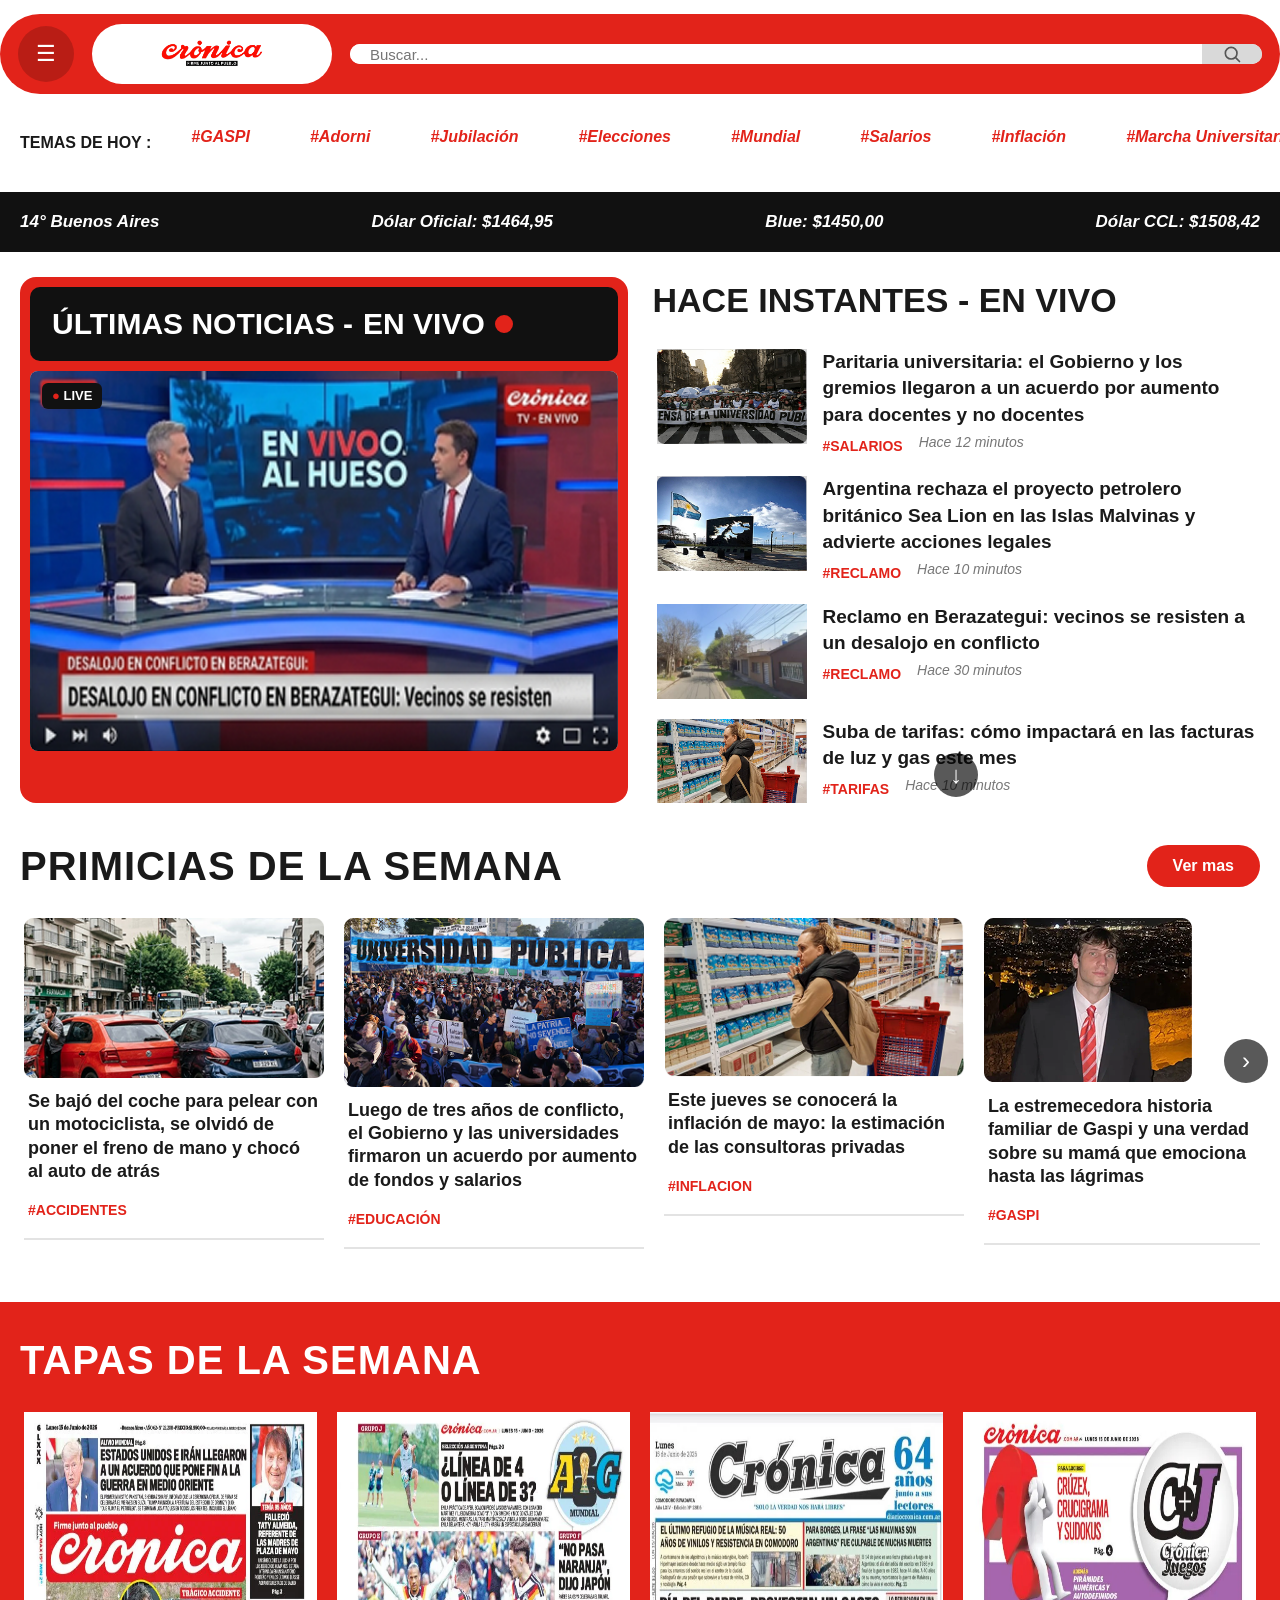
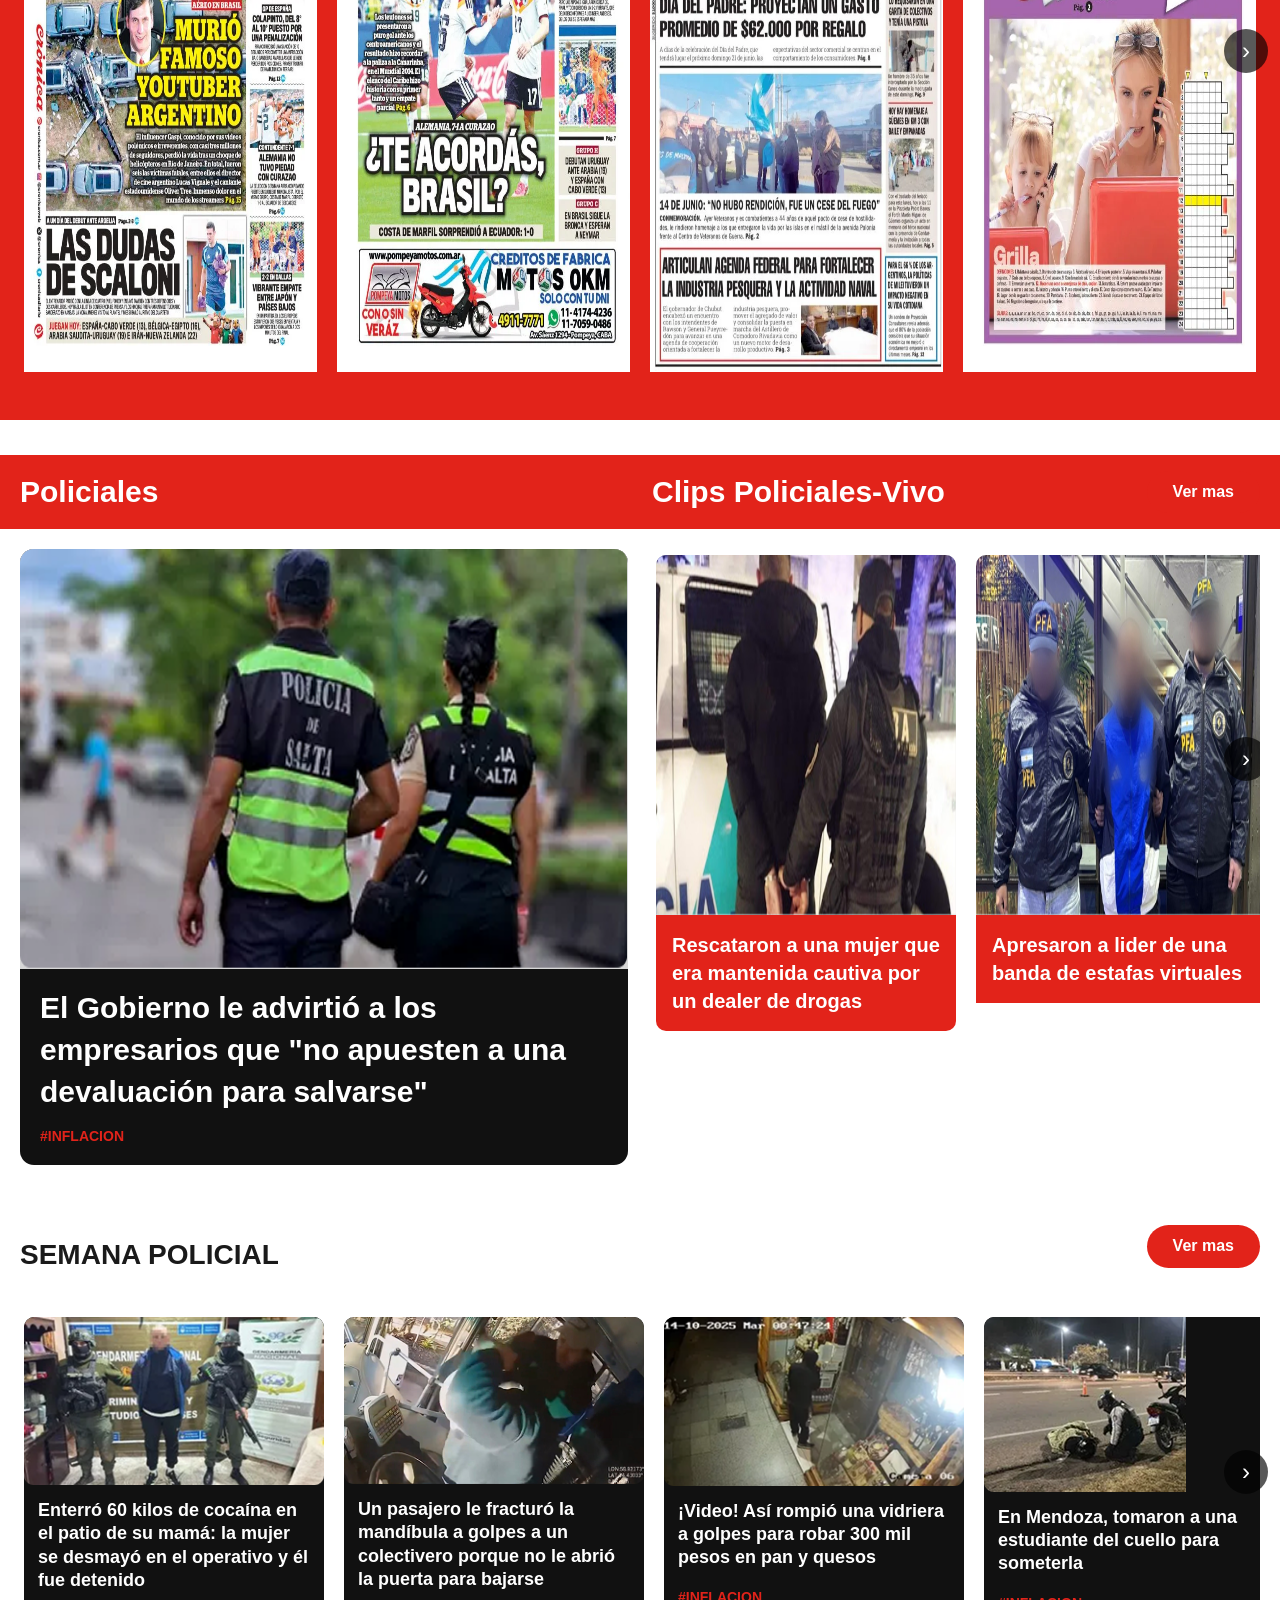
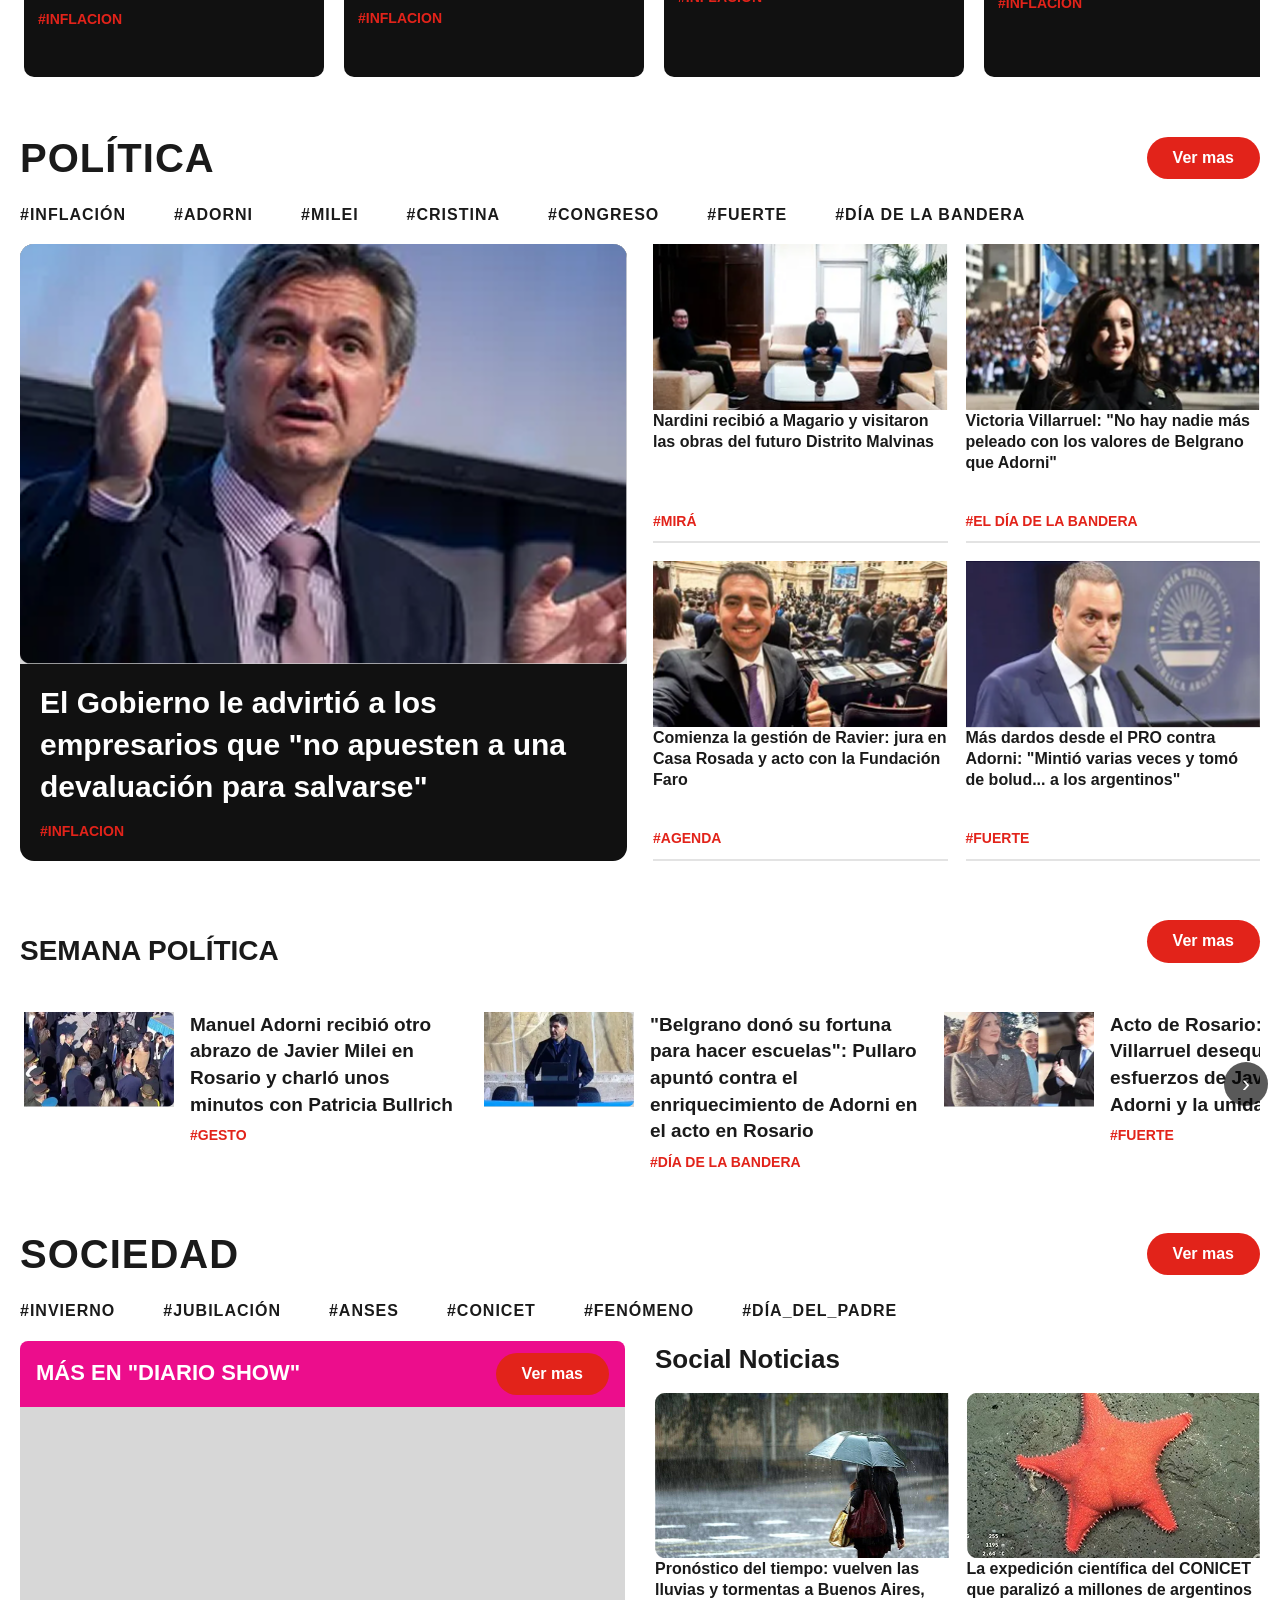
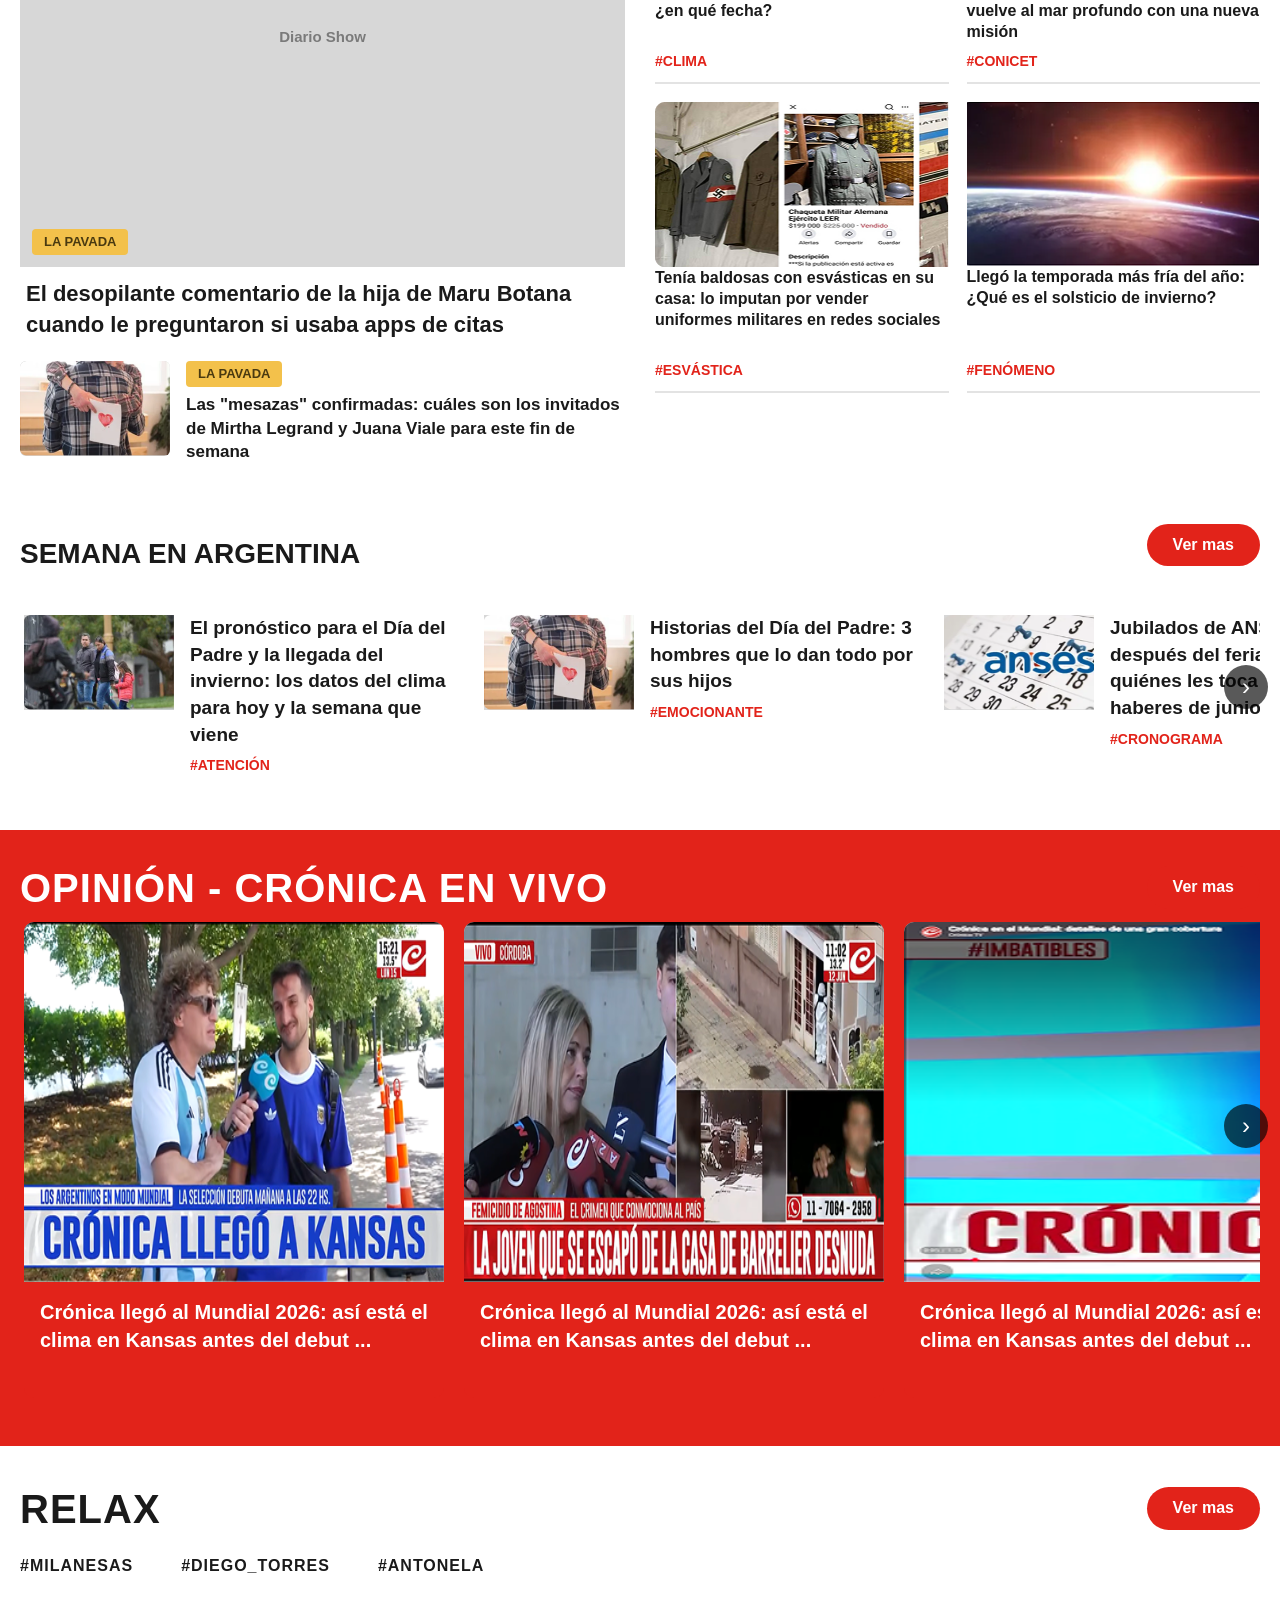
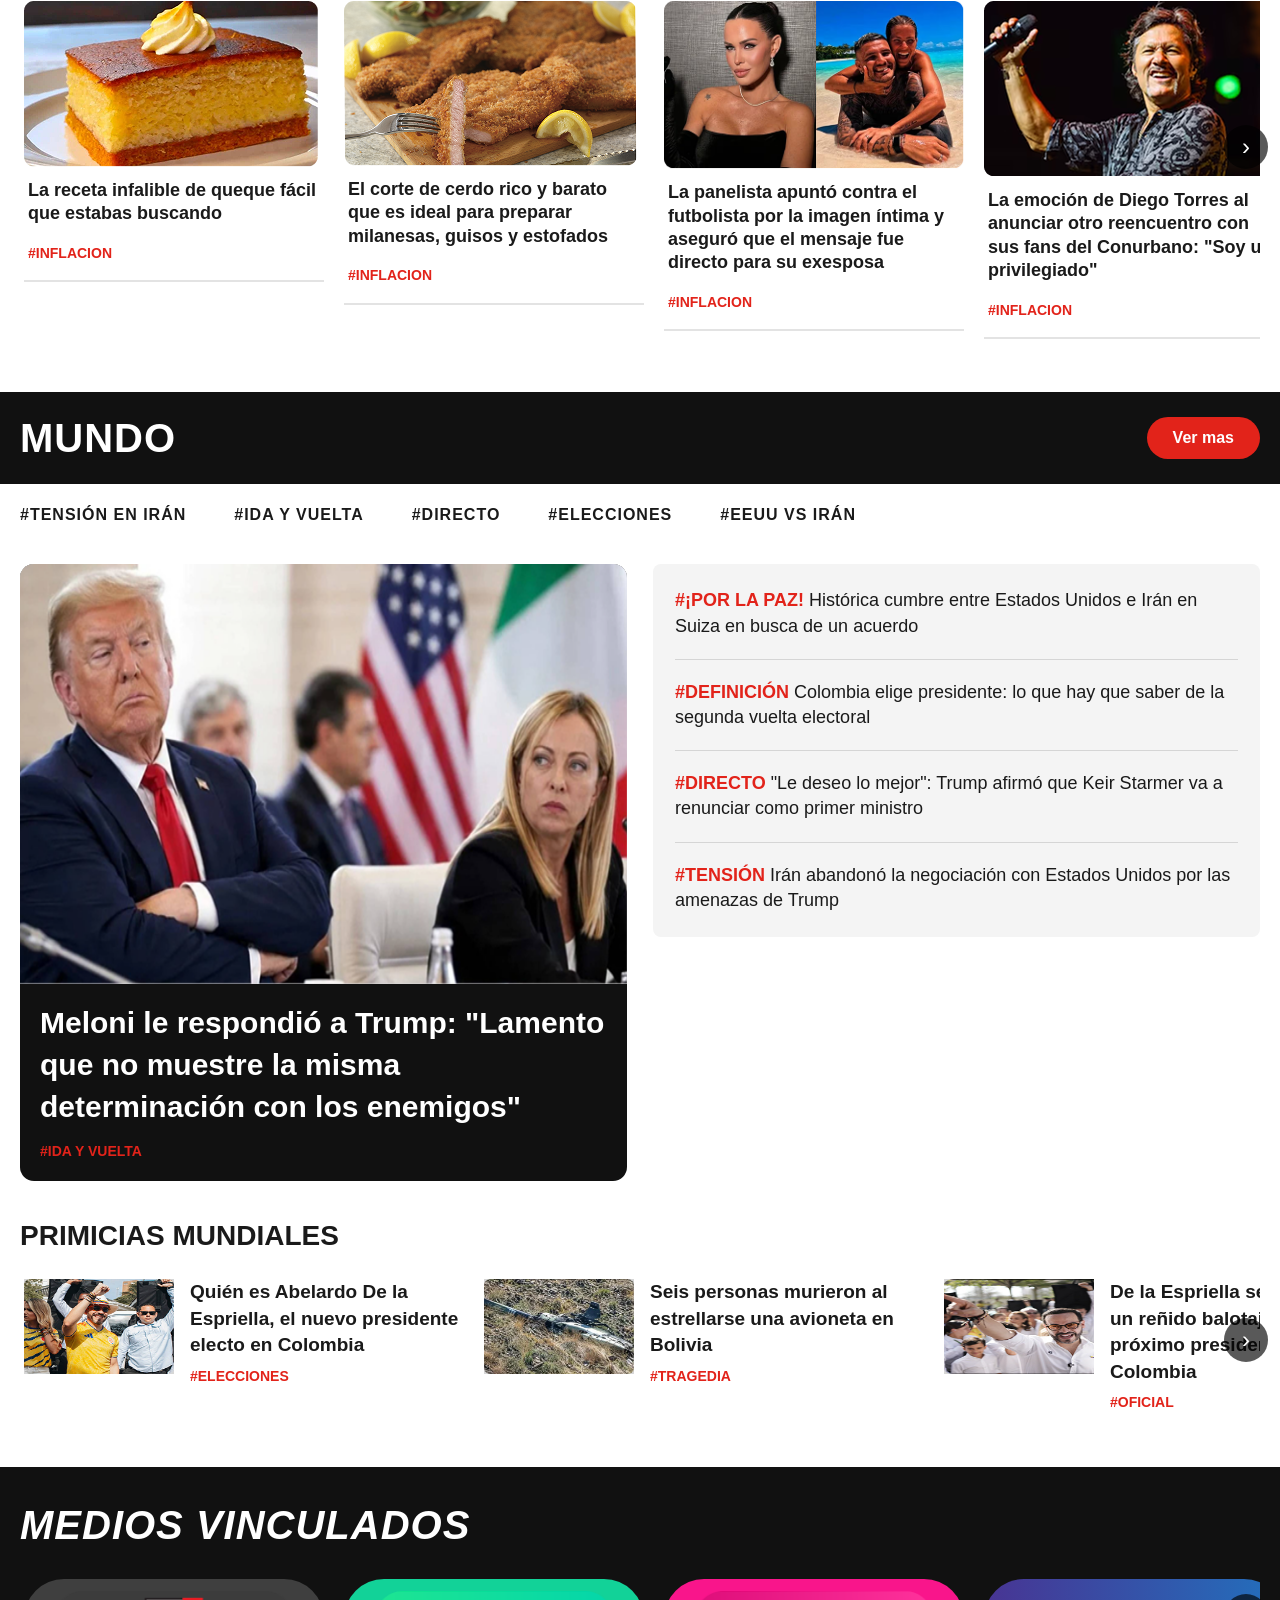
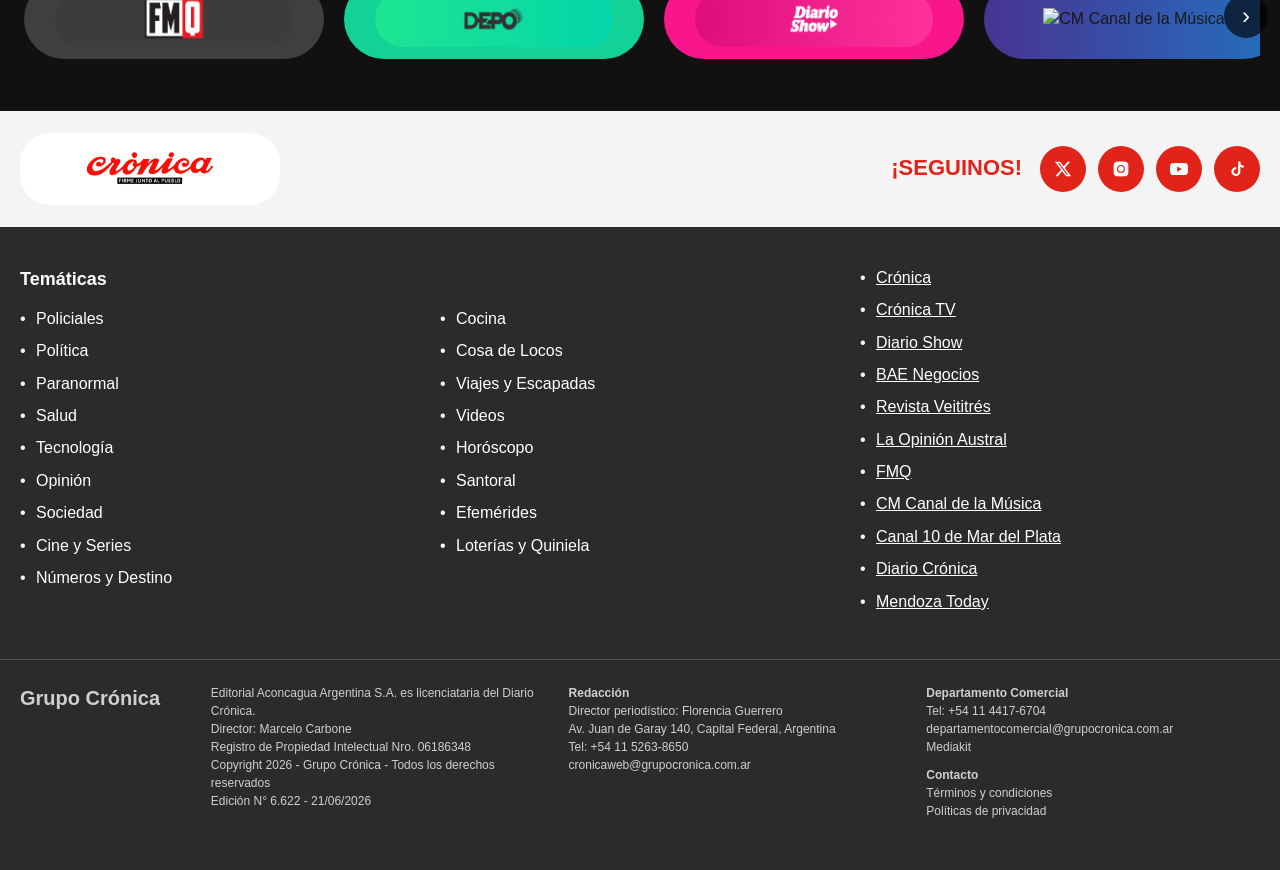
==== index.html @ ada134d3 "Add files via upload" ====
<!DOCTYPE html>
<html lang="es">
<head>
  <meta charset="UTF-8" />
  <meta name="viewport" content="width=device-width, initial-scale=1.0" />
  <title>Crónica — Portal de Noticias</title>
  <link rel="stylesheet" href="style.css" />
</head>

<body>

  <!-- =======================================================================
       1. HEADER (menú izq · logo · buscador der)
       ======================================================================= -->
  <header class="header">
    <div class="contenedor barra-superior">
      <button class="btn-menu" id="btnMenu" aria-label="Abrir menú">&#9776;</button>

      <!-- LOGO: rectángulo apaisado con tu imagen adentro. Lleva a la home. -->
      <a href="index.html" class="logo">
        <img src="imagenes/logo.png" alt="Crónica" class="logo-img" />
      </a>

      <form class="buscador" onsubmit="return false;">
        <input type="text" placeholder="Buscar..." />
        <button type="submit" aria-label="Buscar">
          <svg viewBox="0 0 24 24" width="20" height="20" fill="none" stroke="currentColor" stroke-width="2" stroke-linecap="round" stroke-linejoin="round"><circle cx="11" cy="11" r="7"></circle><line x1="21" y1="21" x2="16.65" y2="16.65"></line></svg>
        </button>
      </form>
    </div>

    <!-- MENÚ DESPLEGABLE (abre del lado izquierdo) -->
    <nav class="menu-desplegable menu-desplegable--oculto" id="menuDesplegable" aria-label="Menú principal">
      <ul class="menu-lista">
        <li><a href="#">Policiales</a></li>
        <li><a href="#">Política</a></li>
        <li><a href="#">Paranormal</a></li>
        <li><a href="#">Salud</a></li>
        <li><a href="#">Tecnología</a></li>
        <li><a href="#">Opinión</a></li>
        <li><a href="#">Sociedad</a></li>
        <li><a href="#">Cine y Series</a></li>
        <li><a href="#">Números y Destino</a></li>
        <li><a href="#">Cocina</a></li>
        <li><a href="#">Cosa de Locos</a></li>
        <li><a href="#">Viajes y Escapadas</a></li>
      </ul>
      <div class="menu-redes">
        <a href="#" class="red" aria-label="X">
          <svg viewBox="0 0 24 24" width="20" height="20" fill="currentColor"><path d="M18.244 2.25h3.308l-7.227 8.26 8.502 11.24h-6.66l-5.214-6.817L4.99 21.75H1.68l7.73-8.835L1.254 2.25H8.08l4.713 6.231 5.45-6.231Zm-1.161 17.52h1.833L7.084 4.126H5.117L17.083 19.77Z"/></svg>
        </a>
        <a href="#" class="red" aria-label="Instagram">
          <svg viewBox="0 0 24 24" width="20" height="20" fill="currentColor"><path d="M12 2.16c3.2 0 3.58.01 4.85.07 1.17.05 1.8.25 2.23.41.56.22.96.48 1.38.9.42.42.68.82.9 1.38.16.42.36 1.06.41 2.23.06 1.27.07 1.65.07 4.85s-.01 3.58-.07 4.85c-.05 1.17-.25 1.8-.41 2.23-.22.56-.48.96-.9 1.38-.42.42-.82.68-1.38.9-.42.16-1.06.36-2.23.41-1.27.06-1.65.07-4.85.07s-3.58-.01-4.85-.07c-1.17-.05-1.8-.25-2.23-.41a3.81 3.81 0 0 1-1.38-.9 3.81 3.81 0 0 1-.9-1.38c-.16-.42-.36-1.06-.41-2.23C2.17 15.58 2.16 15.2 2.16 12s.01-3.58.07-4.85c.05-1.17.25-1.8.41-2.23.22-.56.48-.96.9-1.38.42-.42.82-.68 1.38-.9.42-.16 1.06-.36 2.23-.41C8.42 2.17 8.8 2.16 12 2.16Zm0 4.38a5.3 5.3 0 1 0 0 10.6 5.3 5.3 0 0 0 0-10.6Zm0 1.62a3.68 3.68 0 1 1 0 7.36 3.68 3.68 0 0 1 0-7.36Zm5.5-2.86a1.24 1.24 0 1 1 0 2.48 1.24 1.24 0 0 1 0-2.48Z"/></svg>
        </a>
        <a href="#" class="red" aria-label="YouTube">
          <svg viewBox="0 0 24 24" width="20" height="20" fill="currentColor"><path d="M23.5 6.5a3 3 0 0 0-2.1-2.13C19.5 3.85 12 3.85 12 3.85s-7.5 0-9.4.52A3 3 0 0 0 .5 6.5 31.3 31.3 0 0 0 0 12a31.3 31.3 0 0 0 .5 5.5 3 3 0 0 0 2.1 2.13c1.9.52 9.4.52 9.4.52s7.5 0 9.4-.52a3 3 0 0 0 2.1-2.13A31.3 31.3 0 0 0 24 12a31.3 31.3 0 0 0-.5-5.5ZM9.6 15.5v-7l6.2 3.5-6.2 3.5Z"/></svg>
        </a>
        <a href="#" class="red" aria-label="TikTok">
          <svg viewBox="0 0 24 24" width="20" height="20" fill="currentColor"><path d="M16.5 2h-3v13.5a3 3 0 1 1-2.4-2.94V9.5A6 6 0 1 0 16.5 15.5V8.9a7.5 7.5 0 0 0 4.5 1.5V7.4a4.5 4.5 0 0 1-4.5-4.5V2Z"/></svg>
        </a>
      </div>
    </nav>
  </header>
<!-- 1B. TEMAS DE HOY (hashtags-filtro). SIN flechas, con scroll libre -->
 <nav class="contenedor temas-hoy">
    <span class="temas-etiqueta">TEMAS DE HOY :</span>
    <div class="carrusel temas-carrusel">
      <button class="carrusel-flecha anterior" aria-label="Anterior">&#8249;</button>
      
      <div class="carrusel-pista temas-pista">
        <a href="#" class="tema-item" data-filtro="GASPI">#GASPI</a>
        <a href="#" class="tema-item" data-filtro="ADORNI">#Adorni</a>
        <a href="#" class="tema-item" data-filtro="JUBILACION">#Jubilación</a>
        <a href="#" class="tema-item" data-filtro="ELECCIONES">#Elecciones</a>
        <a href="#" class="tema-item" data-filtro="MUNDIAL">#Mundial</a>
        <a href="#" class="tema-item" data-filtro="SALARIOS">#Salarios</a>
        <a href="#" class="tema-item" data-filtro="INFLACION">#Inflación</a>
        <a href="#" class="tema-item" data-filtro="MARCHA-UNIVERSITARIA">#Marcha Universitaria</a>
        <a href="#" class="tema-item" data-filtro="TARIFAS">#Tarifas</a>
        <a href="#" class="tema-item" data-filtro="RECLAMO">#Reclamo</a>
        <a href="#" class="tema-item" data-filtro="DOLAR">#Dólar</a>
        <a href="#" class="tema-item" data-filtro="CLIMA">#Clima</a>
        <a href="#" class="tema-item" data-filtro="MUNDIAL2">#Mundial 2026</a>
        <a href="#" class="tema-item" data-filtro="CONICET">#Conicet</a>
        <a href="#" class="tema-item" data-filtro="POLICIALES">#Policiales</a>
      </div>
      
      <button class="carrusel-flecha siguiente" aria-label="Siguiente">&#8250;</button>
    </div>
  </nav>

  <!-- 1C. TICKER FINANCIERO -->
  <div class="ticker">
    <div class="contenedor ticker-fila">
      <span>14° Buenos Aires</span>
      <span>Dólar Oficial: $1464,95</span>
      <span>Blue: $1450,00</span>
      <span>Dólar CCL: $1508,42</span>
    </div>
  </div>

  <main>

    <!-- 2. HERO -->
    <section class="contenedor">
      <div class="hero">
        <div class="hero-vivo">
          <a href="en-vivo.html" class="enlace-titulo-vivo">
            <h2>ÚLTIMAS NOTICIAS - <span>EN VIVO</span> <i class="punto-vivo"></i></h2>
          </a>
          <div class="video">
            <span class="etiqueta-live">LIVE</span>
            <img src="imagenes/imagen 1.png" alt="" class="img-ph img-ph--alta">
          </div>
        </div>

        <div class="hero-instantes">
          <h2>HACE INSTANTES - EN VIVO</h2>
          <div class="carrusel carrusel--vertical">
            <button class="carrusel-flecha anterior" aria-label="Subir">&#8593;</button>
            <div class="carrusel-pista instantes-pista">
              <article class="item-noticia" data-tags="SALARIOS MARCHA-UNIVERSITARIA">
                <img src="imagenes/imagen 2.png" alt="" class="img-ph img-ph--mini">
                <div>
                  <h3>Paritaria universitaria: el Gobierno y los gremios llegaron a un acuerdo por aumento para docentes y no docentes</h3>
                  <div class="meta"><span class="hashtag">#SALARIOS</span><span class="hora">Hace 12 minutos</span></div>
                </div>
              </article>
              <article class="item-noticia" data-tags="RECLAMO">
                <img src="imagenes/imagen 3.png" alt="" class="img-ph img-ph--mini">
                <div>
                  <h3>Argentina rechaza el proyecto petrolero británico Sea Lion en las Islas Malvinas y advierte acciones legales</h3>
                  <div class="meta"><span class="hashtag">#RECLAMO</span><span class="hora">Hace 10 minutos</span></div>
                </div>
              </article>
              <article class="item-noticia" data-tags="RECLAMO">
                <img src="imagenes/imagen 8.avif" alt="" class="img-ph img-ph--mini">
                <div>
                  <h3>Reclamo en Berazategui: vecinos se resisten a un desalojo en conflicto</h3>
                  <div class="meta"><span class="hashtag">#RECLAMO</span><span class="hora">Hace 30 minutos</span></div>
                </div>
              </article>
              <article class="item-noticia" data-tags="TARIFAS INFLACION">
                <img src="imagenes/imagen 7.png" alt="" class="img-ph img-ph--mini">
                <div>
                  <h3>Suba de tarifas: cómo impactará en las facturas de luz y gas este mes</h3>
                  <div class="meta"><span class="hashtag">#TARIFAS</span><span class="hora">Hace 10 minutos</span></div>
                </div>
              </article>
              <article class="item-noticia" data-tags="GASPI">
                <img src="imagenes/imagen 6.png" alt="" class="img-ph img-ph--mini">
                <div>
                  <h3>La estremecedora historia familiar de Gaspi y una frase sobre su mamá que emociona hasta las lágrimas</h3>
                  <div class="meta"><span class="hashtag">#GASPI</span><span class="hora">Hace 5 minutos</span></div>
                </div>
              </article>
              <article class="item-noticia" data-tags="GASPI">
                <img src="imagenes/imagen 5.png" alt="" class="img-ph img-ph--mini">
                <div>
                  <h3>Cómo será el proceso para repatriar el cuerpo de Gaspi a la Argentina tras el accidente</h3>
                  <div class="meta"><span class="hashtag">#GASPI</span><span class="hora">Hace 12 minutos</span></div>
                </div>
              </article>
              <article class="item-noticia" data-tags="RECLAMO">
                <img src="imagenes/imagen 4.png" alt="" class="img-ph img-ph--mini">
                <div>
                  <h3>Buscan a cinco pescadores que desaparecieron en una lancha en el Río de la Plata</h3>
                  <div class="meta"><span class="hashtag">#RECLAMO</span><span class="hora">Hace 20 minutos</span></div>
                </div>
              </article>
              <!-- Mensaje que aparece si un filtro no tiene noticias -->
              <p class="instantes-vacio" hidden>No hay noticias recientes con ese filtro.</p>
            </div>
            <button class="carrusel-flecha siguiente" aria-label="Bajar">&#8595;</button>
          </div>
        </div>
      </div>
    </section>

    <!-- 3. PRIMICIAS DE LA SEMANA -->
    <section class="contenedor">
      <div class="seccion-encabezado">
        <h2 class="titulo-seccion">Primicias de la semana</h2>
        <a href="en-vivo.html" class="btn-vermas">Ver mas</a>
      </div>
      <div class="carrusel">
        <button class="carrusel-flecha anterior" aria-label="Anterior">&#8249;</button>
        <div class="carrusel-pista">
          <article class="card">
            <img src="imagenes/imagen 9.png" alt="">
            <div class="card-cuerpo">
              <h3>Se bajó del coche para pelear con un motociclista, se olvidó de poner el freno de mano y chocó al auto de atrás</h3>
              <span class="hashtag">#ACCIDENTES</span>
            </div>
          </article>
          <article class="card">
            <img src="imagenes/imagen 10.png" alt="">
            <div class="card-cuerpo">
              <h3>Luego de tres años de conflicto, el Gobierno y las universidades firmaron un acuerdo por aumento de fondos y salarios</h3>
              <span class="hashtag">#EDUCACIÓN</span>
            </div>
          </article>
          <article class="card">
            <img src="imagenes/imagen 7.png" alt="">
            <div class="card-cuerpo">
              <h3>Este jueves se conocerá la inflación de mayo: la estimación de las consultoras privadas</h3>
              <span class="hashtag">#INFLACION</span>
            </div>
          </article>
          <article class="card">
            <img src="imagenes/imagen 5.png" alt="">
            <div class="card-cuerpo">
              <h3>La estremecedora historia familiar de Gaspi y una verdad sobre su mamá que emociona hasta las lágrimas</h3>
              <span class="hashtag">#GASPI</span>
            </div>
          </article>
          <article class="card">
            <img src="imagenes/imagen 13.jfif" alt="">
            <div class="card-cuerpo">
              <h3>El dólar blue volvió a subir y marcó un nuevo récord: a cuánto cerró este viernes</h3>
              <span class="hashtag">#DÓLAR</span>
            </div>
          </article>
          <article class="card">
            <img src="imagenes/imagen 11.avif" alt="">
            <div class="card-cuerpo">
              <h3>Alerta meteorológica: anticipan una semana con fuertes vientos y descenso de temperatura</h3>
              <span class="hashtag">#CLIMA</span>
            </div>
          </article>
          <article class="card">
            <img src="imagenes/imagen 12.avif" alt="">
            <div class="card-cuerpo">
              <h3>El CONICET volvió a transmitir en vivo desde el fondo del mar y batió su propio récord de audiencia</h3>
              <span class="hashtag">#CONICET</span>
            </div>
          </article>
        </div>
        <button class="carrusel-flecha siguiente" aria-label="Siguiente">&#8250;</button>
      </div>
    </section>

    <!-- 4. TAPAS DE LA SEMANA -->
    <section class="bloque-rojo">
      <div class="contenedor">
        <h2 class="titulo-seccion titulo-blanco">Tapas de la semana</h2>
        <div class="carrusel">
          <button class="carrusel-flecha anterior" aria-label="Anterior">&#8249;</button>
          <div class="carrusel-pista">
            <img src="imagenes/Tapa1.webp" alt="" class="img-ph img-ph--tapa">
            <img src="imagenes/Tapa2.webp" alt="" class="img-ph img-ph--tapa">
            <img src="imagenes/Tapa3.webp" alt="" class="img-ph img-ph--tapa">
            <img src="imagenes/Tapa4.webp" alt="" class="img-ph img-ph--tapa">
            
          </div>
          <button class="carrusel-flecha siguiente" aria-label="Siguiente">&#8250;</button>
        </div>
      </div>
    </section>

    <!-- 5. POLICIALES + CLIPS (franja de títulos) -->
    <section class="franja-doble">
      <div class="contenedor franja-doble-grid">
        <h2 class="titulo-blanco">Policiales</h2>
        <div class="franja-doble-der">
          <h2 class="titulo-blanco">Clips Policiales-Vivo</h2>
          <a href="#" class="btn-vermas">Ver mas</a>
        </div>
      </div>
    </section>

    <section class="contenedor">
      <div class="policiales-grid">
        <article class="destacada-oscura col-min">
           <img src="imagenes/policial 1.png" alt="" class="img-ph img-ph--media">
          <div class="cuerpo">
            <h3>El Gobierno le advirtió a los empresarios que "no apuesten a una devaluación para salvarse"</h3>
            <span class="hashtag">#INFLACION</span>
          </div>
        </article>

        <div class="col-min clips-col">
          <div class="carrusel">
            <button class="carrusel-flecha anterior" aria-label="Anterior">&#8249;</button>
            <div class="carrusel-pista">
              <article class="card-clip">
                 <img src="imagenes/policial 2.png" alt="" class="img-ph img-ph--clip">
                <div class="card-cuerpo card-cuerpo--rojo">
                  <h3>Rescataron a una mujer que era mantenida cautiva por un dealer de drogas</h3>
                </div>
              </article>
              <article class="card-clip">
                <img src="imagenes/policial 3.png" alt="" class="img-ph img-ph--clip">
                <div class="card-cuerpo card-cuerpo--rojo">
                  <h3>Apresaron a lider de una banda de estafas virtuales</h3>
                </div>
              </article>
              <article class="card-clip">
                <img src="imagenes/policial 4.png" alt="" class="img-ph img-ph--clip">
                <div class="card-cuerpo card-cuerpo--rojo">
                  <h3>Ladron fue herido por bala de un policia por sorpresa</h3>
                </div>
              </article>
            </div>
            <button class="carrusel-flecha siguiente" aria-label="Siguiente">&#8250;</button>
          </div>
        </div>
      </div>
    </section>

    <!-- 6. SEMANA POLICIAL -->
    <section class="contenedor">
      <div class="seccion-encabezado">
        <h2 class="titulo-sub">Semana policial</h2>
        <a href="#" class="btn-vermas">Ver mas</a>
      </div>
      <div class="carrusel">
        <button class="carrusel-flecha anterior" aria-label="Anterior">&#8249;</button>
        <div class="carrusel-pista">
          <article class="card card--oscura">
            <img src="imagenes/policial 5.png" alt="">
            <div class="card-cuerpo">
              <h3>Enterró 60 kilos de cocaína en el patio de su mamá: la mujer se desmayó en el operativo y él fue detenido</h3>
              <span class="hashtag">#INFLACION</span>
            </div>
          </article>
          <a href="noticia.html" class="card card--oscura card-enlace">
           <img src="imagenes/policial 6.png" alt="">
            <div class="card-cuerpo">
              <h3>Un pasajero le fracturó la mandíbula a golpes a un colectivero porque no le abrió la puerta para bajarse</h3>
              <span class="hashtag">#INFLACION</span>
            </div>
          </a>
          <article class="card card--oscura">
            <img src="imagenes/policial 7.png" alt="">
            <div class="card-cuerpo">
              <h3>¡Video! Así rompió una vidriera a golpes para robar 300 mil pesos en pan y quesos</h3>
              <span class="hashtag">#INFLACION</span>
            </div>
          </article>
          <article class="card card--oscura">
            <img src="imagenes/policial 8.png" alt="">
            <div class="card-cuerpo">
              <h3>En Mendoza, tomaron a una estudiante del cuello para someterla</h3>
              <span class="hashtag">#INFLACION</span>
            </div>
          </article>
          <article class="card card--oscura">
            <img src="imagenes/policial 9.webp" alt="">
            <div class="card-cuerpo">
              <h3>Apresaron al líder de una banda que hacía estafas virtuales operada desde la cárcel: cómo lo descubrieron</h3>
              <span class="hashtag">#PROCEDIMIENTO</span>
            </div>
          </article>
          <article class="card card--oscura">
           <img src="imagenes/policial 4.png" alt="">
            <div class="card-cuerpo">
              <h3>Ladrón fue herido de bala por policías al ser sorprendido mientras fugaba en una moto robada</h3>
              <span class="hashtag">#TIROTEO</span>
            </div>
          </article>
          <article class="card card--oscura">
            <img src="imagenes/policial 3.png" alt="">
            <div class="card-cuerpo">
              <h3>Condenaron a un abuelo por abusar de su amigo: deberá cumplir 9 años y medio de prisión</h3>
              <span class="hashtag">#JUSTICIA</span>
            </div>
          </article>
        </div>
        <button class="carrusel-flecha siguiente" aria-label="Siguiente">&#8250;</button>
      </div>
    </section>

    <!-- 7. POLÍTICA -->
    <section class="contenedor">
      <div class="seccion-encabezado">
        <h2 class="titulo-seccion">Política</h2>
        <a href="#" class="btn-vermas">Ver mas</a>
      </div>
      <div class="fila-tags">
        <a href="#">#INFLACIÓN</a>
        <a href="#">#ADORNI</a>
        <a href="#">#MILEI</a>
        <a href="#">#CRISTINA</a>
        <a href="#">#CONGRESO</a>
        <a href="#">#FUERTE</a>
        <a href="#">#DÍA DE LA BANDERA</a>
      </div>
      <div class="politica-grid">
        <article class="destacada-oscura col-min">
           <img src="imagenes/politica 1.png" alt="" class="img-ph img-ph--media">
          <div class="cuerpo">
            <h3>El Gobierno le advirtió a los empresarios que "no apuesten a una devaluación para salvarse"</h3>
            <span class="hashtag">#INFLACION</span>
          </div>
        </article>
        <div class="grilla-2x2 col-min">
          <article class="mini-card">
            <img src="imagenes/politica 2.png" alt="">
            <h4>Nardini recibió a Magario y visitaron las obras del futuro Distrito Malvinas</h4>
            <span class="hashtag">#MIRÁ</span>
          </article>
          <article class="mini-card">
            <img src="imagenes/politica 3.png" alt="">
            <h4>Victoria Villarruel: "No hay nadie más peleado con los valores de Belgrano que Adorni"</h4>
            <span class="hashtag">#EL DÍA DE LA BANDERA</span>
          </article>
          <article class="mini-card">
            <img src="imagenes/politica 4.png" alt="">
            <h4>Comienza la gestión de Ravier: jura en Casa Rosada y acto con la Fundación Faro</h4>
            <span class="hashtag">#AGENDA</span>
          </article>
          <article class="mini-card">
            <img src="imagenes/politica 5.png" alt="">
            <h4>Más dardos desde el PRO contra Adorni: "Mintió varias veces y tomó de bolud... a los argentinos"</h4>
            <span class="hashtag">#FUERTE</span>
          </article>
        </div>
      </div>
    </section>

    <!-- 8. SEMANA POLÍTICA (carrusel de ítems imagen+texto) -->
    <section class="contenedor">
      <div class="seccion-encabezado">
        <h2 class="titulo-sub">Semana política</h2>
        <a href="#" class="btn-vermas">Ver mas</a>
      </div>
      <div class="carrusel">
        <button class="carrusel-flecha anterior" aria-label="Anterior">&#8249;</button>
        <div class="carrusel-pista">
          <article class="item-noticia item-noticia--ancho">
             <img src="imagenes/politica 6.png" alt="" class="img-ph img-ph--mini">
            <div>
              <h3>Manuel Adorni recibió otro abrazo de Javier Milei en Rosario y charló unos minutos con Patricia Bullrich</h3>
              <span class="hashtag">#GESTO</span>
            </div>
          </article>
          <article class="item-noticia item-noticia--ancho">
            <img src="imagenes/politica 7.png" alt="" class="img-ph img-ph--mini">
            <div>
              <h3>"Belgrano donó su fortuna para hacer escuelas": Pullaro apuntó contra el enriquecimiento de Adorni en el acto en Rosario</h3>
              <span class="hashtag">#DÍA DE LA BANDERA</span>
            </div>
          </article>
          <article class="item-noticia item-noticia--ancho">
            <img src="imagenes/politica 8.png" alt="" class="img-ph img-ph--mini">
            <div>
              <h3>Acto de Rosario: Victoria Villarruel desequilibró los esfuerzos de Javier Milei por Adorni y la unidad</h3>
              <span class="hashtag">#FUERTE</span>
            </div>
          </article>
          <article class="item-noticia item-noticia--ancho">
            <img src="imagenes/politica 7.png" alt="" class="img-ph img-ph--mini">
            <div>
              <h3>Más apoyo a Cristina: diputados y senadores de Unión por la Patria respaldaron el "banderazo"</h3>
              <span class="hashtag">#POSTURA</span>
            </div>
          </article>
        </div>
        <button class="carrusel-flecha siguiente" aria-label="Siguiente">&#8250;</button>
      </div>
    </section>

    <!-- 9. SOCIEDAD (Diario Show + Social Noticias) -->
    <section class="contenedor">
      <div class="seccion-encabezado">
        <h2 class="titulo-seccion">Sociedad</h2>
        <a href="#" class="btn-vermas">Ver mas</a>
      </div>
      <div class="fila-tags">
        <a href="#">#INVIERNO</a>
        <a href="#">#JUBILACIÓN</a>
        <a href="#">#ANSES</a>
        <a href="#">#CONICET</a>
        <a href="#">#FENÓMENO</a>
        <a href="#">#DÍA_DEL_PADRE</a>
      </div>
      <div class="sociedad-grid">
        <!-- IZQUIERDA: Más en "Diario Show" -->
        <div class="col-min diarioshow">
          <div class="diarioshow-cabecera">
            <span>MÁS EN "DIARIO SHOW"</span>
            <a href="#" class="btn-vermas">Ver mas</a>
          </div>
          <article class="diarioshow-destacada">
            <div class="img-ph img-ph--media2">Diario Show
              <span class="etiqueta-pavada">LA PAVADA</span>
            </div>
            <h3>El desopilante comentario de la hija de Maru Botana cuando le preguntaron si usaba apps de citas</h3>
          </article>
          <article class="item-noticia diarioshow-item">
            <img src="imagenes/sociedad 7.png" alt="" class="img-ph img-ph--mini">
            <div>
              <span class="etiqueta-pavada">LA PAVADA</span>
              <h3>Las "mesazas" confirmadas: cuáles son los invitados de Mirtha Legrand y Juana Viale para este fin de semana</h3>
            </div>
          </article>
        </div>

        <!-- DERECHA: Social Noticias (grilla 2x2) -->
        <div class="col-min">
          <h2 class="titulo-bloque">Social Noticias</h2>
          <div class="grilla-2x2">
            <article class="mini-card">
             <img src="imagenes/sociedad 2.png" alt="">
              <h4>Pronóstico del tiempo: vuelven las lluvias y tormentas a Buenos Aires, ¿en qué fecha?</h4>
              <span class="hashtag">#CLIMA</span>
            </article>
            <article class="mini-card">
              <img src="imagenes/sociedad 3.png" alt="">
              <h4>La expedición científica del CONICET que paralizó a millones de argentinos vuelve al mar profundo con una nueva misión</h4>
              <span class="hashtag">#CONICET</span>
            </article>
            <article class="mini-card">
              <img src="imagenes/sociedad 4.png" alt="">
              <h4>Tenía baldosas con esvásticas en su casa: lo imputan por vender uniformes militares en redes sociales</h4>
              <span class="hashtag">#ESVÁSTICA</span>
            </article>
            <article class="mini-card">
              <img src="imagenes/sociedad 5.png" alt="">
              <h4>Llegó la temporada más fría del año: ¿Qué es el solsticio de invierno?</h4>
              <span class="hashtag">#FENÓMENO</span>
            </article>
          </div>
        </div>
      </div>
    </section>

    <!-- 9B. SEMANA EN ARGENTINA (carrusel de ítems imagen+texto) -->
    <section class="contenedor">
      <div class="seccion-encabezado">
        <h2 class="titulo-sub">Semana en Argentina</h2>
        <a href="#" class="btn-vermas">Ver mas</a>
      </div>
      <div class="carrusel">
        <button class="carrusel-flecha anterior" aria-label="Anterior">&#8249;</button>
        <div class="carrusel-pista">
          <article class="item-noticia item-noticia--ancho">
            <img src="imagenes/sociedad 6.png" alt="" class="img-ph img-ph--mini">
            <div>
              <h3>El pronóstico para el Día del Padre y la llegada del invierno: los datos del clima para hoy y la semana que viene</h3>
              <span class="hashtag">#ATENCIÓN</span>
            </div>
          </article>
          <article class="item-noticia item-noticia--ancho">
            <img src="imagenes/sociedad 7.png" alt="" class="img-ph img-ph--mini">
            <div>
              <h3>Historias del Día del Padre: 3 hombres que lo dan todo por sus hijos</h3>
              <span class="hashtag">#EMOCIONANTE</span>
            </div>
          </article>
          <article class="item-noticia item-noticia--ancho">
            <img src="imagenes/sociedad 8.png" alt="" class="img-ph img-ph--mini">
            <div>
              <h3>Jubilados de ANSES: después del feriado, ¿a quiénes les toca cobrar sus haberes de junio?</h3>
              <span class="hashtag">#CRONOGRAMA</span>
            </div>
          </article>
          <article class="item-noticia item-noticia--ancho">
            <img src="imagenes/sociedad 4.png" alt="" class="img-ph img-ph--mini">
            <div>
              <h3>Línea F del subte: qué barrios conectará y cómo se llamarán las estaciones</h3>
              <span class="hashtag">#ALUCINANTE</span>
            </div>
          </article>
        </div>
        <button class="carrusel-flecha siguiente" aria-label="Siguiente">&#8250;</button>
      </div>
    </section>

    <!-- 10. OPINIÓN - CRÓNICA EN VIVO -->
    <section class="opinion-vivo">
      <div class="contenedor opinion-cabecera">
        <h2 class="titulo-seccion titulo-blanco">Opinión - Crónica en vivo</h2>
        <a href="en-vivo.html" class="btn-vermas">Ver mas</a>
      </div>
      <div class="contenedor">
        <div class="carrusel">
          <button class="carrusel-flecha anterior" aria-label="Anterior">&#8249;</button>
          <div class="carrusel-pista">
            <article class="card-opinion">
              <img src="imagenes/opinion 1.png" alt="" class="img-ph img-ph--opinion">
              <div class="card-cuerpo card-cuerpo--rojo">
                <h3>Crónica llegó al Mundial 2026: así está el clima en Kansas antes del debut ...</h3>
              </div>
            </article>
            <article class="card-opinion">
             <img src="imagenes/opinion 2.png" alt="" class="img-ph img-ph--opinion">
              <div class="card-cuerpo card-cuerpo--rojo">
                <h3>Crónica llegó al Mundial 2026: así está el clima en Kansas antes del debut ...</h3>
              </div>
            </article>
            <article class="card-opinion">
             <img src="imagenes/opinion 3.png" alt="" class="img-ph img-ph--opinion">
              <div class="card-cuerpo card-cuerpo--rojo">
                <h3>Crónica llegó al Mundial 2026: así está el clima en Kansas antes del debut ...</h3>
              </div>
            </article>
            <article class="card-opinion">
             <img src="imagenes/opinion 1.png" alt="" class="img-ph img-ph--opinion">
              <div class="card-cuerpo card-cuerpo--rojo">
                <h3>Así se enteraba Mario Pergolini de la noticia en vivo: "El rock está de luto"</h3>
              </div>
            </article>
            <article class="card-opinion">
              <img src="imagenes/opinion 2.png" alt="" class="img-ph img-ph--opinion">
              <div class="card-cuerpo card-cuerpo--rojo">
                <h3>Rescataron a una mujer que era mantenida cautiva por un dealer de drogas...</h3>
              </div>
            </article>
            <article class="card-opinion">
              <img src="imagenes/opinion 3.png" alt="" class="img-ph img-ph--opinion">
              <div class="card-cuerpo card-cuerpo--rojo">
                <h3>El momento exacto en que un rayo cae a metros de un grupo de turistas en la montaña</h3>
              </div>
            </article>
          </div>
          <button class="carrusel-flecha siguiente" aria-label="Siguiente">&#8250;</button>
        </div>
      </div>
    </section>

    <!-- 11. RELAX -->
    <section class="contenedor">
      <div class="seccion-encabezado">
        <h2 class="titulo-seccion">Relax</h2>
        <a href="#" class="btn-vermas">Ver mas</a>
      </div>
      <div class="fila-tags">
        <a href="#">#MILANESAS</a>
        <a href="#">#DIEGO_TORRES</a>
        <a href="#">#ANTONELA</a>
      </div>
      <div class="carrusel">
        <button class="carrusel-flecha anterior" aria-label="Anterior">&#8249;</button>
        <div class="carrusel-pista pista-relax">
          <article class="card">
            <img src="imagenes/relax 1.png" alt="">
            <div class="card-cuerpo">
              <h3>La receta infalible de queque fácil que estabas buscando</h3>
              <span class="hashtag">#INFLACION</span>
            </div>
          </article>
          <article class="card">
            <img src="imagenes/relax 2.png" alt="">
            <div class="card-cuerpo">
              <h3>El corte de cerdo rico y barato que es ideal para preparar milanesas, guisos y estofados</h3>
              <span class="hashtag">#INFLACION</span>
            </div>
          </article>
          <article class="card">
            <img src="imagenes/relax 3.png" alt="">
            <div class="card-cuerpo">
              <h3>La panelista apuntó contra el futbolista por la imagen íntima y aseguró que el mensaje fue directo para su exesposa</h3>
              <span class="hashtag">#INFLACION</span>
            </div>
          </article>
          <article class="card">
           <img src="imagenes/relax 4.png" alt="">
            <div class="card-cuerpo">
              <h3>La emoción de Diego Torres al anunciar otro reencuentro con sus fans del Conurbano: "Soy un privilegiado"</h3>
              <span class="hashtag">#INFLACION</span>
            </div>
          </article>
          <article class="card">
            <img src="imagenes/sociedad 1.png" alt="">
            <div class="card-cuerpo">
              <h3>El detalle que alimenta el rumor de que la China Suárez quiere la vida de Wanda Nara</h3>
              <span class="hashtag">#FARÁNDULA</span>
            </div>
          </article>
          <article class="card">
            <img src="imagenes/relax 1.png" alt="">
            <div class="card-cuerpo">
              <h3>Cómo hacer pan casero sin amasado: la receta más fácil y económica para el finde</h3>
              <span class="hashtag">#COCINA</span>
            </div>
          </article>
          <article class="card">
           <img src="imagenes/relax 3.png" alt="">
            <div class="card-cuerpo">
              <h3>Horóscopo de la semana: qué le espera a cada signo en el comienzo del invierno</h3>
              <span class="hashtag">#ASTROLOGÍA</span>
            </div>
          </article>
        </div>
        <button class="carrusel-flecha siguiente" aria-label="Siguiente">&#8250;</button>
      </div>
    </section>

    <!-- 12. MUNDO -->
    <section class="mundo-cabecera">
      <div class="contenedor seccion-encabezado">
        <h2 class="titulo-seccion titulo-blanco">Mundo</h2>
        <a href="#" class="btn-vermas">Ver mas</a>
      </div>
    </section>

    <section class="contenedor">
      <div class="fila-tags fila-tags--mundo">
        <a href="#">#TENSIÓN EN IRÁN</a>
        <a href="#">#IDA Y VUELTA</a>
        <a href="#">#DIRECTO</a>
        <a href="#">#ELECCIONES</a>
        <a href="#">#EEUU VS IRÁN</a>
      </div>
      <div class="mundo-grid">
        <!-- IZQUIERDA: destacada oscura -->
        <article class="destacada-oscura col-min">
         <img src="imagenes/mundo 1.png" alt="" class="img-ph img-ph--media">
          <div class="cuerpo">
            <h3>Meloni le respondió a Trump: "Lamento que no muestre la misma determinación con los enemigos"</h3>
            <span class="hashtag">#IDA Y VUELTA</span>
          </div>
        </article>

        <!-- DERECHA: lista gris con hashtags rojos en línea -->
        <div class="col-min mundo-lista">
          <a href="#" class="mundo-lista-item">
            <span class="hashtag-inline">#¡POR LA PAZ!</span> Histórica cumbre entre Estados Unidos e Irán en Suiza en busca de un acuerdo
          </a>
          <a href="#" class="mundo-lista-item">
            <span class="hashtag-inline">#DEFINICIÓN</span> Colombia elige presidente: lo que hay que saber de la segunda vuelta electoral
          </a>
          <a href="#" class="mundo-lista-item">
            <span class="hashtag-inline">#DIRECTO</span> "Le deseo lo mejor": Trump afirmó que Keir Starmer va a renunciar como primer ministro
          </a>
          <a href="#" class="mundo-lista-item">
            <span class="hashtag-inline">#TENSIÓN</span> Irán abandonó la negociación con Estados Unidos por las amenazas de Trump
          </a>
        </div>
      </div>
    </section>

    <!-- 12B. PRIMICIAS MUNDIALES (carrusel imagen+texto) -->
    <section class="contenedor">
      <h2 class="titulo-sub">Primicias mundiales</h2>
      <div class="carrusel">
        <button class="carrusel-flecha anterior" aria-label="Anterior">&#8249;</button>
        <div class="carrusel-pista">
          <article class="item-noticia item-noticia--ancho">
            <img src="imagenes/mundo 2.png" alt="" class="img-ph img-ph--mini">
            <div>
              <h3>Quién es Abelardo De la Espriella, el nuevo presidente electo en Colombia</h3>
              <span class="hashtag">#ELECCIONES</span>
            </div>
          </article>
          <article class="item-noticia item-noticia--ancho">
            <img src="imagenes/mundo 3.png" alt="" class="img-ph img-ph--mini">
            <div>
              <h3>Seis personas murieron al estrellarse una avioneta en Bolivia</h3>
              <span class="hashtag">#TRAGEDIA</span>
            </div>
          </article>
          <article class="item-noticia item-noticia--ancho">
            <img src="imagenes/mundo 4.png" alt="" class="img-ph img-ph--mini">
            <div>
              <h3>De la Espriella se impone en un reñido balotaje y será el próximo presidente de Colombia</h3>
              <span class="hashtag">#OFICIAL</span>
            </div>
          </article>
          <article class="item-noticia item-noticia--ancho">
            <img src="imagenes/mundo 1.png" alt="" class="img-ph img-ph--mini">
            <div>
              <h3>Elecciones presidenciales en Colombia: Iván Cepeda y Abelardo de la Espriella definen el balotaje</h3>
              <span class="hashtag">#SEGUNDA VUELTA</span>
            </div>
          </article>
        </div>
        <button class="carrusel-flecha siguiente" aria-label="Siguiente">&#8250;</button>
      </div>
    </section>

<!-- 13. MEDIOS VINCULADOS -->
    <section class="medios">
      <div class="contenedor">
        <h2 class="titulo-seccion titulo-blanco medios-titulo">Medios vinculados</h2>
        <div class="carrusel">
          <button class="carrusel-flecha anterior" aria-label="Anterior">&#8249;</button>
          <div class="carrusel-pista">
            <a href="#" class="pill pill--fmq"><img src="imagenes/logo medios 1.png" alt="FMQ" class="pill-logo" /></a>
            <a href="#" class="pill pill--depo"><img src="imagenes/logo medios 2.png" alt="DEPO" class="pill-logo" /></a>
            <a href="#" class="pill pill--diarioshow"><img src="imagenes/logo medios 3.png" alt="Diario Show" class="pill-logo" /></a>
            <a href="#" class="pill pill--cm"><img src="medio4.png" alt="CM Canal de la Música" class="pill-logo" /></a>
            <!-- Si hay más medios, podés usar pill--generico o crear más colores -->
            <a href="#" class="pill pill--generico"><img src="imagenes/logo medios 1.png" alt="Medio vinculado" class="pill-logo" /></a>
          </div>
          <button class="carrusel-flecha siguiente" aria-label="Siguiente">&#8250;</button>
        </div>
      </div>
    </section>

  </main>

  <!-- 14. FOOTER -->
  <footer class="footer">
    <div class="footer-top">
      <div class="contenedor footer-top-fila">
        <a href="index.html" class="logo logo--footer">
          <img src="imagenes/logo.png" alt="Crónica" class="logo-img" />
        </a>
        <div class="footer-seguinos">
          <span>¡SEGUINOS!</span>
          <div class="footer-redes">
            <a href="#" class="red-roja" aria-label="X"><svg viewBox="0 0 24 24" width="18" height="18" fill="currentColor"><path d="M18.244 2.25h3.308l-7.227 8.26 8.502 11.24h-6.66l-5.214-6.817L4.99 21.75H1.68l7.73-8.835L1.254 2.25H8.08l4.713 6.231 5.45-6.231Zm-1.161 17.52h1.833L7.084 4.126H5.117L17.083 19.77Z"/></svg></a>
            <a href="#" class="red-roja" aria-label="Instagram"><svg viewBox="0 0 24 24" width="18" height="18" fill="currentColor"><path d="M12 2.16c3.2 0 3.58.01 4.85.07 1.17.05 1.8.25 2.23.41.56.22.96.48 1.38.9.42.42.68.82.9 1.38.16.42.36 1.06.41 2.23.06 1.27.07 1.65.07 4.85s-.01 3.58-.07 4.85c-.05 1.17-.25 1.8-.41 2.23-.22.56-.48.96-.9 1.38-.42.42-.82.68-1.38.9-.42.16-1.06.36-2.23.41-1.27.06-1.65.07-4.85.07s-3.58-.01-4.85-.07c-1.17-.05-1.8-.25-2.23-.41a3.81 3.81 0 0 1-1.38-.9 3.81 3.81 0 0 1-.9-1.38c-.16-.42-.36-1.06-.41-2.23C2.17 15.58 2.16 15.2 2.16 12s.01-3.58.07-4.85c.05-1.17.25-1.8.41-2.23.22-.56.48-.96.9-1.38.42-.42.82-.68 1.38-.9.42-.16 1.06-.36 2.23-.41C8.42 2.17 8.8 2.16 12 2.16Zm0 4.38a5.3 5.3 0 1 0 0 10.6 5.3 5.3 0 0 0 0-10.6Zm0 1.62a3.68 3.68 0 1 1 0 7.36 3.68 3.68 0 0 1 0-7.36Zm5.5-2.86a1.24 1.24 0 1 1 0 2.48 1.24 1.24 0 0 1 0-2.48Z"/></svg></a>
            <a href="#" class="red-roja" aria-label="YouTube"><svg viewBox="0 0 24 24" width="18" height="18" fill="currentColor"><path d="M23.5 6.5a3 3 0 0 0-2.1-2.13C19.5 3.85 12 3.85 12 3.85s-7.5 0-9.4.52A3 3 0 0 0 .5 6.5 31.3 31.3 0 0 0 0 12a31.3 31.3 0 0 0 .5 5.5 3 3 0 0 0 2.1 2.13c1.9.52 9.4.52 9.4.52s7.5 0 9.4-.52a3 3 0 0 0 2.1-2.13A31.3 31.3 0 0 0 24 12a31.3 31.3 0 0 0-.5-5.5ZM9.6 15.5v-7l6.2 3.5-6.2 3.5Z"/></svg></a>
            <a href="#" class="red-roja" aria-label="TikTok"><svg viewBox="0 0 24 24" width="18" height="18" fill="currentColor"><path d="M16.5 2h-3v13.5a3 3 0 1 1-2.4-2.94V9.5A6 6 0 1 0 16.5 15.5V8.9a7.5 7.5 0 0 0 4.5 1.5V7.4a4.5 4.5 0 0 1-4.5-4.5V2Z"/></svg></a>
          </div>
        </div>
      </div>
    </div>

    <div class="footer-principal">
      <div class="contenedor footer-cols">
        <div class="footer-tematicas">
          <h4>Temáticas</h4>
          <div class="tematicas-grid">
            <ul>
              <li><a href="#">Policiales</a></li>
              <li><a href="#">Política</a></li>
              <li><a href="#">Paranormal</a></li>
              <li><a href="#">Salud</a></li>
              <li><a href="#">Tecnología</a></li>
              <li><a href="#">Opinión</a></li>
              <li><a href="#">Sociedad</a></li>
              <li><a href="#">Cine y Series</a></li>
              <li><a href="#">Números y Destino</a></li>
            </ul>
            <ul>
              <li><a href="#">Cocina</a></li>
              <li><a href="#">Cosa de Locos</a></li>
              <li><a href="#">Viajes y Escapadas</a></li>
              <li><a href="#">Videos</a></li>
              <li><a href="#">Horóscopo</a></li>
              <li><a href="#">Santoral</a></li>
              <li><a href="#">Efemérides</a></li>
              <li><a href="#">Loterías y Quiniela</a></li>
            </ul>
          </div>
        </div>

        <ul class="footer-medios">
          <li><a href="#">Crónica</a></li>
          <li><a href="#">Crónica TV</a></li>
          <li><a href="#">Diario Show</a></li>
          <li><a href="#">BAE Negocios</a></li>
          <li><a href="#">Revista Veititrés</a></li>
          <li><a href="#">La Opinión Austral</a></li>
          <li><a href="#">FMQ</a></li>
          <li><a href="#">CM Canal de la Música</a></li>
          <li><a href="#">Canal 10 de Mar del Plata</a></li>
          <li><a href="#">Diario Crónica</a></li>
          <li><a href="#">Mendoza Today</a></li>
        </ul>
      </div>

      <div class="contenedor footer-legal">
        <div class="footer-grupo"><strong>Grupo Crónica</strong></div>
        <div class="footer-datos">
          <p>Editorial Aconcagua Argentina S.A. es licenciataria del Diario Crónica.<br>
             Director: Marcelo Carbone<br>
             Registro de Propiedad Intelectual Nro. 06186348<br>
             Copyright 2026 - Grupo Crónica - Todos los derechos reservados<br>
             Edición N° 6.622 - 21/06/2026</p>
        </div>
        <div class="footer-datos">
          <p><strong>Redacción</strong><br>
             Director periodístico: Florencia Guerrero<br>
             Av. Juan de Garay 140, Capital Federal, Argentina<br>
             Tel: +54 11 5263-8650<br>
             cronicaweb@grupocronica.com.ar</p>
        </div>
        <div class="footer-datos">
          <p><strong>Departamento Comercial</strong><br>
             Tel: +54 11 4417-6704<br>
             departamentocomercial@grupocronica.com.ar<br>
             Mediakit</p>
          <p><strong>Contacto</strong><br>
             Términos y condiciones<br>
             Políticas de privacidad</p>
        </div>
      </div>
    </div>
  </footer>

  <script src="script.js"></script>
</body>
</html>
---- style.css ----
/* ==========================================================================
   PORTAL "CRÓNICA" — style.css (rediseño completo)
   ==========================================================================
   Orden de lectura:
     0) variables/reset y PLACEHOLDERS de imagen con CSS
     1) header + temas de hoy + ticker + menú
     2) hero
     3) carrusel genérico
     4..14) secciones y footer
   ========================================================================== */

/* ==========================================================================
   0. VARIABLES Y RESET
   ========================================================================== */
:root {
  --rojo-cronica: #e2231a;
  --rojo-oscuro:  #b0150d;
  --fucsia:       #ec0d8c;
  --negro:        #111111;
  --gris-oscuro:  #2b2b2b;
  --gris-medio:   #6f6f6f;
  --gris-card:    #ececec;
  --gris-claro:   #f4f4f4;
  --amarillo:     #f4e000;
  --texto:        #1a1a1a;
  --blanco:       #ffffff;
}

* { margin: 0; padding: 0; box-sizing: border-box; }
html, body { overflow-x: hidden; }

body {
  font-family: Arial, "Helvetica Neue", Helvetica, sans-serif;
  color: var(--texto);
  background: var(--blanco);
  line-height: 1.4;
}
img { display: block; max-width: 100%; }
a   { text-decoration: none; color: inherit; }

.contenedor {
  width: 100%;
  max-width: 1500px;
  margin: 0 auto;
  padding: 0 20px;
}

/* min-width:0 evita que los hijos de grid/flex generen scroll horizontal */
.col-min { min-width: 0; }

/* ---- PLACEHOLDERS DE IMAGEN HECHOS CON CSS (sin servicios externos) ----
   Un .img-ph es un recuadro gris con el nombre de la foto centrado. Para
   poner una imagen real, reemplazás el <div class="img-ph"> por <img>. */
.img-ph {
  position: relative;
  width: 100%;
  height: 200px;
  background: #d7d7d7;
  display: flex;
  align-items: center;
  justify-content: center;
  text-align: center;
  color: #7a7a7a;
  font-weight: 700;
  font-size: 15px;
  overflow: hidden;
}
.img-ph--mini  { width: 150px; height: 95px; flex-shrink: 0; font-size: 13px; }
.img-ph--alta  { height: 380px; }
.img-ph--media { height: 420px; }
.img-ph--media2{ height: 460px; }
.img-ph--tapa  { height: 560px; background: #cfcfcf; }
.img-ph--clip,
.img-ph--opinion { height: 360px; }

/* Variante con una "X" dibujada (los huecos de la grilla de Política) */
.img-ph--x {
  height: 100%;
  min-height: 150px;
  background-color: #ececec;
  background-image:
    linear-gradient(to top right, transparent 49.5%, #ccc 49.7%, #ccc 50.3%, transparent 50.5%),
    linear-gradient(to bottom right, transparent 49.5%, #ccc 49.7%, #ccc 50.3%, transparent 50.5%);
}

/* Etiqueta amarilla inclinada sobre los clips */
.etiqueta-amarilla {
  position: absolute;
  bottom: 14px; left: 14px;
  background: var(--amarillo);
  color: var(--negro);
  font-size: 12px;
  font-weight: 800;
  padding: 6px 10px;
  transform: rotate(-4deg);
  line-height: 1.1;
  max-width: 60%;
}

/* Hashtags y títulos comunes */
.hashtag {
  display: inline-block;
  color: var(--rojo-cronica);
  font-weight: 800; font-size: 14px;
  text-transform: uppercase;
  margin-top: 8px;
}
.hashtag-blanco {
  display: inline-block;
  color: var(--blanco);
  font-weight: 800; font-size: 16px;
  margin-top: 8px;
}
.titulo-seccion {
  font-size: 40px; font-weight: 900;
  letter-spacing: 1px; text-transform: uppercase;
}
.titulo-blanco { color: var(--blanco); }

/* Encabezado de sección: título a la izquierda + botón "Ver mas" a la derecha */
.seccion-encabezado {
  display: flex;
  align-items: center;
  justify-content: space-between;
  gap: 16px;
  margin: 35px 0 18px;
}
.btn-vermas {
  background: var(--rojo-cronica);
  color: var(--blanco);
  font-weight: 800;
  padding: 10px 26px;
  border-radius: 30px;
  white-space: nowrap;
  flex-shrink: 0;
}
.btn-vermas:hover { background: var(--rojo-oscuro); }

/* Enlaces que envuelven tarjetas/títulos hacia otras páginas */
.card-enlace,
.enlace-titulo-vivo { display: block; color: inherit; text-decoration: none; }
.card-enlace:hover { opacity: 0.93; }

/* ==========================================================================
   1A. LOGO (texto)
   ========================================================================== */
/* LOGO: rectángulo apaisado con bordes redondeados.
   - height fijo + overflow:hidden => el recuadro NUNCA cambia de tamaño.
   - la imagen usa max-height/max-width con auto => se achica para entrar,
     pero no puede empujar ni agrandar el header. */
.logo {
  display: flex;
  align-items: center;
  justify-content: center;
  background: var(--blanco);
  border-radius: 30px;
  padding: 6px 18px;
  flex-shrink: 0;
  width: 240px;
  height: 60px;
  overflow: hidden;
}
.logo-img {
  display: block;
  max-width: 100%;
  max-height: 100%;
  width: auto;
  height: auto;
  object-fit: contain;
}
.logo-nombre {
  display: block;
  font-family: "Brush Script MT", "Segoe Script", cursive;
  font-size: 34px;
  color: var(--rojo-cronica);
  line-height: 1;
}
.logo-bajada {
  display: block;
  background: var(--negro);
  color: var(--blanco);
  font-size: 8px; font-weight: bold;
  letter-spacing: 1px;
  padding: 1px 0;
}

/* ==========================================================================
   1B. HEADER (cinta roja)
   ========================================================================== */
.header { position: relative; z-index: 20; }
.barra-superior {
  display: flex;
  align-items: center;
  gap: 18px;
  background: var(--rojo-cronica);
  border-radius: 40px;
  padding: 10px 18px;
  margin-top: 14px;
}
.btn-menu {
  width: 56px; height: 56px;
  border: none; border-radius: 50%;
  background: rgba(0,0,0,0.18);
  color: var(--blanco); font-size: 22px;
  cursor: pointer; flex-shrink: 0;
}
.buscador {
  flex: 1; display: flex;
  background: var(--blanco);
  border-radius: 30px; overflow: hidden;
}
.buscador input { flex: 1; border: none; outline: none; padding: 0 20px; font-size: 15px; }
.buscador button { background: #d9d9d9; border: none; width: 60px; cursor: pointer; display: flex; align-items: center; justify-content: center; color: #555; }
.buscador button:hover { background: #cdcdcd; color: #222; }

/* ==========================================================================
   1C. MENÚ DESPLEGABLE (abre del lado IZQUIERDO)
   ========================================================================== */
.menu-desplegable {
  position: absolute;
  top: 88px; left: 20px;
  width: 360px; max-width: calc(100% - 40px);
  background: #1c1c1c;
  border-radius: 0 0 14px 14px;
  padding: 18px 26px 26px;
  max-height: calc(100vh - 110px);
  overflow-y: auto;
  box-shadow: 0 12px 30px rgba(0,0,0,0.35);
}
.menu-desplegable--oculto { display: none; }
.menu-lista { list-style: none; }
.menu-lista li { border-bottom: 1px solid #4a4a4a; }
.menu-lista li:last-child { border-bottom: none; }
.menu-lista a {
  display: block; color: var(--blanco);
  font-style: italic; font-weight: 800; font-size: 22px;
  padding: 18px 2px;
}
.menu-lista a:hover { color: #ff6b61; }
.menu-redes { display: flex; gap: 16px; margin-top: 22px; }
.menu-redes .red {
  width: 50px; height: 50px;
  border-radius: 50%;
  background: var(--blanco); color: var(--negro);
  display: flex; align-items: center; justify-content: center;
}
.menu-redes .red:hover { background: #e0e0e0; }

/* ==========================================================================
   1D. TEMAS DE HOY (carrusel de botones rojos)
   ========================================================================== */
.temas-hoy {
  display: flex;
  align-items: center;
  gap: 16px;
  padding: 16px 20px;
}
.temas-etiqueta { font-weight: 800; white-space: nowrap; flex-shrink: 0; }
.temas-carrusel { flex: 1; }
.temas-pista { padding-bottom: 6px; }

/* Hashtag-filtro: por defecto texto rojo sin relleno.
   Al pasar el mouse o estar activo => pastilla roja rellena (como #GASPI). */
.tema-item {
  flex: 0 0 auto;
  text-align: center;
  background: transparent;
  color: var(--rojo-cronica);
  font-weight: 800;
  font-style: italic;
  padding: 10px 20px;
  border-radius: 30px;
  white-space: nowrap;
  cursor: pointer;
  transition: background 0.15s, color 0.15s;
}
.tema-item:hover,
.tema-item.activo {
  background: var(--rojo-cronica);
  color: var(--blanco);
}

/* Mensaje cuando un filtro no tiene noticias */
.instantes-vacio {
  color: var(--gris-medio);
  font-style: italic;
  padding: 18px 4px;
}

/* ==========================================================================
   1E. TICKER
   ========================================================================== */
.ticker { background: var(--negro); color: var(--blanco); }
.ticker-fila {
  display: flex; justify-content: space-between;
  flex-wrap: wrap; gap: 10px;
  padding-top: 18px; padding-bottom: 18px;
}
.ticker-fila span { font-style: italic; font-weight: bold; font-size: 17px; }

/* ==========================================================================
   2. HERO
   ========================================================================== */
.hero {
  display: grid;
  grid-template-columns: 1fr 1fr;
  gap: 25px;
  margin-top: 25px;
}
.hero-vivo { background: var(--rojo-cronica); border-radius: 16px; padding: 10px; min-width: 0; }
.hero-vivo h2 {
  background: var(--negro);
  color: var(--blanco);
  font-size: 30px;
  padding: 16px 22px;
  border-radius: 10px;
  margin-bottom: 10px;
  display: flex; align-items: center; gap: 10px;
}
.hero-vivo h2 span { color: var(--blanco); }
.punto-vivo {
  width: 18px; height: 18px; border-radius: 50%;
  background: var(--rojo-cronica); display: inline-block;
}
.hero-vivo .video { position: relative; border-radius: 8px; overflow: hidden; }
.etiqueta-live {
  position: absolute; top: 12px; left: 12px; z-index: 2;
  background: var(--negro); color: var(--blanco);
  font-size: 13px; font-weight: bold;
  padding: 4px 10px; border-radius: 6px;
}
.etiqueta-live::before { content: "● "; color: var(--rojo-cronica); }

.hero-instantes { min-width: 0; }
.hero-instantes h2 { font-size: 34px; font-weight: 900; margin-bottom: 18px; }
.instantes-pista {
  flex-direction: column;
  max-height: 460px;
  overflow-y: auto;
  overflow-x: hidden;
}

/* Mini-tarjeta horizontal reutilizable */
.item-noticia { display: flex; gap: 16px; }
/* Cuando el filtro la oculta, gana sobre el display:flex de arriba */
.item-noticia[hidden] { display: none; }
.item-noticia h3 { font-size: 19px; }
.item-noticia .meta { display: flex; align-items: center; gap: 16px; }
.item-noticia .hora { color: #777; font-style: italic; font-size: 14px; }
.item-noticia--ancho { flex: 0 0 440px; }

/* ==========================================================================
   3. CARRUSEL GENÉRICO
   ========================================================================== */
.carrusel { position: relative; }
.carrusel-pista {
  display: flex; gap: 20px;
  overflow-x: auto;
  scroll-behavior: smooth;
  padding: 6px 4px 18px;
  scrollbar-width: none;
}
.carrusel-pista::-webkit-scrollbar { display: none; }
.carrusel-flecha {
  position: absolute; top: 42%;
  transform: translateY(-50%);
  width: 44px; height: 44px;
  border: none; border-radius: 50%;
  background: rgba(0,0,0,0.65); color: var(--blanco);
  font-size: 24px; cursor: pointer; z-index: 5;
  display: flex; align-items: center; justify-content: center;
}
.carrusel-flecha:hover { background: var(--rojo-cronica); }
.carrusel-flecha.anterior  { left: -8px; }
.carrusel-flecha.siguiente { right: -8px; }
.carrusel--vertical .carrusel-flecha.anterior  { top: 6px;  left: 50%; transform: translateX(-50%); }
.carrusel--vertical .carrusel-flecha.siguiente { top: auto; bottom: 6px; right: 50%; transform: translateX(50%); }

/* Tarjeta estándar */
/* Tarjeta estilo "diario": fondo blanco, imagen arriba, título, hashtag rojo
   y una línea fina abajo separando del resto (como en las fotos). */
.card { flex: 0 0 300px; background: var(--blanco); overflow: hidden; }
.card .img-ph { border-radius: 6px; }
.card .card-cuerpo { padding: 12px 4px 16px; border-bottom: 2px solid #e3e3e3; }
.card h3 { font-size: 18px; line-height: 1.3; margin-bottom: 10px; }
/* Variante oscura (Semana policial): caja negra con texto blanco */
.card--oscura { background: var(--negro); border-radius: 10px; }
.card--oscura .img-ph { border-radius: 0; }
.card--oscura .card-cuerpo { padding: 14px; border-bottom: none; }
.card--oscura h3 { color: var(--blanco); }

/* ==========================================================================
   4. TAPAS DE LA SEMANA
   ========================================================================== */
.bloque-rojo { background: var(--rojo-cronica); padding: 30px 0; margin-top: 35px; }
.bloque-rojo .titulo-seccion { margin: 0 0 18px; }
.tapa { flex: 0 0 330px; background: var(--blanco); border-radius: 8px; overflow: hidden; }

/* ==========================================================================
   5. POLICIALES + CLIPS
   ========================================================================== */
.franja-doble { background: var(--rojo-cronica); margin-top: 35px; }
.franja-doble-grid {
  display: grid; grid-template-columns: 1fr 1fr; gap: 24px;
  padding-top: 16px; padding-bottom: 16px;
}
.franja-doble-grid h2 { font-size: 30px; font-weight: 900; }
.franja-doble-der { display: flex; align-items: center; justify-content: space-between; gap: 16px; }

.policiales-grid {
  display: grid; grid-template-columns: 1fr 1fr; gap: 24px;
  margin-top: 20px;
}
.destacada-oscura { background: var(--negro); border-radius: 14px; overflow: hidden; }
.destacada-oscura .cuerpo { padding: 18px 20px; }
.destacada-oscura h3 { color: var(--blanco); font-size: 30px; margin-bottom: 6px; }
.clips-col { overflow: hidden; }

/* Tarjeta de clip (imagen + pie rojo) */
.card-clip { flex: 0 0 300px; border-radius: 10px; overflow: hidden; }
.card-cuerpo--rojo { background: var(--rojo-cronica); color: var(--blanco); padding: 16px; }
.card-cuerpo--rojo h3 { color: var(--blanco); font-size: 20px; }

/* ==========================================================================
   6 / 9 / 12. FILA DE TAGS
   ========================================================================== */
.fila-tags {
  display: flex; gap: 48px;
  overflow-x: auto; padding-bottom: 18px;
  scrollbar-width: none;
}
.fila-tags::-webkit-scrollbar { display: none; }
.fila-tags a { font-weight: 800; white-space: nowrap; letter-spacing: 1px; cursor: pointer; transition: color 0.15s; }
.fila-tags a:hover { color: var(--rojo-cronica); }
.fila-tags--mundo { margin-top: 20px; }

/* ==========================================================================
   7. POLÍTICA
   ========================================================================== */
.politica-grid { display: grid; grid-template-columns: 1fr 1fr; gap: 26px; }
.grilla-2x2 {
  display: grid;
  grid-template-columns: 1fr 1fr;
  grid-template-rows: 1fr 1fr;
  gap: 18px;
}
.mini-card {
  background: var(--blanco);
  display: flex; flex-direction: column;
}
.mini-card .img-ph { height: 150px; margin-bottom: 10px; border-radius: 6px; }
.mini-card h4 { font-size: 16px; margin-bottom: 10px; line-height: 1.3; }
.mini-card .hashtag { margin-top: auto; padding-bottom: 10px; border-bottom: 2px solid #e3e3e3; }

/* ==========================================================================
   9. SOCIEDAD / DIARIO SHOW
   ========================================================================== */
.sociedad-grid { display: grid; grid-template-columns: 1fr 1fr; gap: 30px; }

/* Bloque "Más en Diario Show" (cabecera fucsia + destacada + item) */
.diarioshow-cabecera {
  display: flex; align-items: center; justify-content: space-between;
  gap: 12px;
  background: var(--fucsia);
  padding: 12px 16px;
  border-radius: 8px 8px 0 0;
}
.diarioshow-cabecera span { color: var(--blanco); font-weight: 900; font-size: 22px; }
.diarioshow-destacada .img-ph--media2 { position: relative; border-radius: 0; }
.diarioshow-destacada h3 { font-size: 22px; padding: 12px 6px; }
.diarioshow-item { margin-top: 8px; }
.diarioshow-item .img-ph--mini { border-radius: 6px; }
.diarioshow-item h3 { font-size: 17px; margin-top: 6px; }

/* Etiqueta amarilla "LA PAVADA" */
.etiqueta-pavada {
  display: inline-block;
  background: #f3c14b;
  color: #4a3a10;
  font-weight: 800;
  font-size: 13px;
  padding: 4px 12px;
  border-radius: 4px;
}
.img-ph .etiqueta-pavada { position: absolute; bottom: 12px; left: 12px; }

/* Título de bloque interno (ej: "Social Noticias") */
.titulo-bloque { font-size: 26px; font-weight: 900; margin-bottom: 16px; }

/* ==========================================================================
   10. OPINIÓN - CRÓNICA EN VIVO
   ========================================================================== */
.opinion-vivo { background: var(--rojo-cronica); padding: 30px 0; margin-top: 35px; }
.opinion-cabecera { display: flex; align-items: center; justify-content: space-between; gap: 20px; flex-wrap: wrap; }
.opinion-cabecera .titulo-seccion { margin: 0; }
.opinion-enlaces { list-style: none; }
.opinion-enlaces a { color: var(--blanco); font-weight: 800; text-decoration: underline; }
.opinion-enlaces li { margin: 4px 0; }
.card-opinion { flex: 0 0 420px; border-radius: 10px; overflow: hidden; background: var(--rojo-cronica); }

/* ==========================================================================
   11. RELAX (solo la 1ª tarjeta crece; el resto no se estira)
   ========================================================================== */
.pista-relax { align-items: flex-start; }

/* ==========================================================================
   12. MUNDO
   ========================================================================== */
.mundo-cabecera { background: var(--negro); margin-top: 35px; }
.mundo-cabecera .seccion-encabezado { margin: 0; padding-top: 18px; padding-bottom: 18px; }
.mundo-grid { display: grid; grid-template-columns: 1fr 1fr; gap: 26px; margin-top: 20px; align-items: start; }

/* Lista gris de la derecha (titulares con hashtag rojo en línea) */
.mundo-lista { background: var(--gris-claro); border-radius: 8px; padding: 4px 22px; }
.mundo-lista-item {
  display: block;
  padding: 20px 0;
  border-bottom: 1px solid #d5d5d5;
  font-size: 18px;
  line-height: 1.4;
  color: var(--texto);
}
.mundo-lista-item:last-child { border-bottom: none; }
.hashtag-inline { color: var(--rojo-cronica); font-weight: 900; }

/* Título de sub-sección (más chico que el de sección) */
.titulo-sub { font-size: 28px; font-weight: 900; text-transform: uppercase; margin: 35px 0 18px; }

/* ==========================================================================
   13. MEDIOS VINCULADOS
   ========================================================================== */
/* ==========================================================================
   13. MEDIOS VINCULADOS
   ========================================================================== */
.medios { background: var(--negro); padding: 30px 0; margin-top: 35px; }
.medios-titulo { font-style: italic; margin-bottom: 20px; }

/* La estructura base de la etiqueta (sin el color de fondo) */
.pill {
  flex: 0 0 auto;
  min-width: 300px; height: 80px;
  border-radius: 45px;
  display: flex; align-items: center; justify-content: center;
  padding: 12px 26px;
  overflow: hidden;
  transition: filter 0.2s, background 0.2s;
}

.pill-logo {
  display: block;
  max-width: 100%;
  max-height: 100%;
  width: auto;
  height: auto;
  object-fit: contain;
}

/* Colores específicos basados en las imágenes aportadas */
.pill--fmq { background: #3f3f3f; }
.pill--fmq:hover { background: #4f4f4f; }

.pill--depo { background: #12d298; }
.pill--depo:hover { background: #15e8a8; }

.pill--diarioshow { background: #f9158b; }
.pill--diarioshow:hover { background: #ff2b9a; }

.pill--cm { background: linear-gradient(90deg, #483493 0%, #2270bd 100%); }
.pill--cm:hover { filter: brightness(1.15); }

/* Por si agregás otros medios sin color definido */
.pill--generico { background: #2b2b2b; }
.pill--generico:hover { background: #3a3a3a; }
/* ==========================================================================
   14. FOOTER
   ========================================================================== */
.footer-top { background: var(--gris-claro); padding: 22px 0; border-top: 4px solid var(--negro); }
.footer-top-fila { display: flex; align-items: center; justify-content: space-between; gap: 20px; flex-wrap: wrap; }
.logo--footer { width: 260px; height: 72px; }
.footer-seguinos { display: flex; align-items: center; gap: 18px; }
.footer-seguinos > span { color: var(--rojo-cronica); font-weight: 900; font-size: 22px; }
.footer-redes { display: flex; gap: 12px; }
.red-roja {
  width: 46px; height: 46px; border-radius: 50%;
  background: var(--rojo-cronica); color: var(--blanco);
  display: flex; align-items: center; justify-content: center;
}
.red-roja:hover { background: var(--rojo-oscuro); }

.footer-principal { background: var(--gris-oscuro); color: var(--blanco); padding: 40px 0; }
.footer-cols {
  display: grid;
  grid-template-columns: 2fr 1fr;
  gap: 40px;
}
.footer-tematicas h4 { font-size: 18px; margin-bottom: 16px; }
.tematicas-grid { display: grid; grid-template-columns: 1fr 1fr; gap: 0 40px; }
.footer-tematicas ul, .footer-medios { list-style: none; }
.footer-tematicas li, .footer-medios li { margin-bottom: 10px; position: relative; padding-left: 16px; }
.footer-tematicas li::before, .footer-medios li::before { content: "•"; position: absolute; left: 0; }
.footer-principal a { color: var(--blanco); }
.footer-medios a { text-decoration: underline; }
.footer-principal a:hover { color: #ddd; }

.footer-legal {
  display: grid;
  grid-template-columns: 1fr 2fr 2fr 2fr;
  gap: 24px;
  margin-top: 36px;
  padding-top: 24px;
  border-top: 1px solid #555;
  font-size: 12px;
  color: #cfcfcf;
}
.footer-grupo strong { font-size: 20px; }
.footer-datos p { margin-bottom: 10px; line-height: 1.5; }

/* ==========================================================================
   RESPONSIVE
   ========================================================================== */
@media (max-width: 900px) {
  .hero,
  .policiales-grid,
  .politica-grid,
  .sociedad-grid,
  .mundo-grid,
  .franja-doble-grid { grid-template-columns: 1fr; }
  .grilla-2x2 { grid-template-columns: 1fr; grid-template-rows: auto; }
  .titulo-seccion { font-size: 28px; }
  .footer-cols { grid-template-columns: 1fr; }
  .footer-legal { grid-template-columns: 1fr 1fr; }
  .tematicas-grid { grid-template-columns: 1fr; }
}
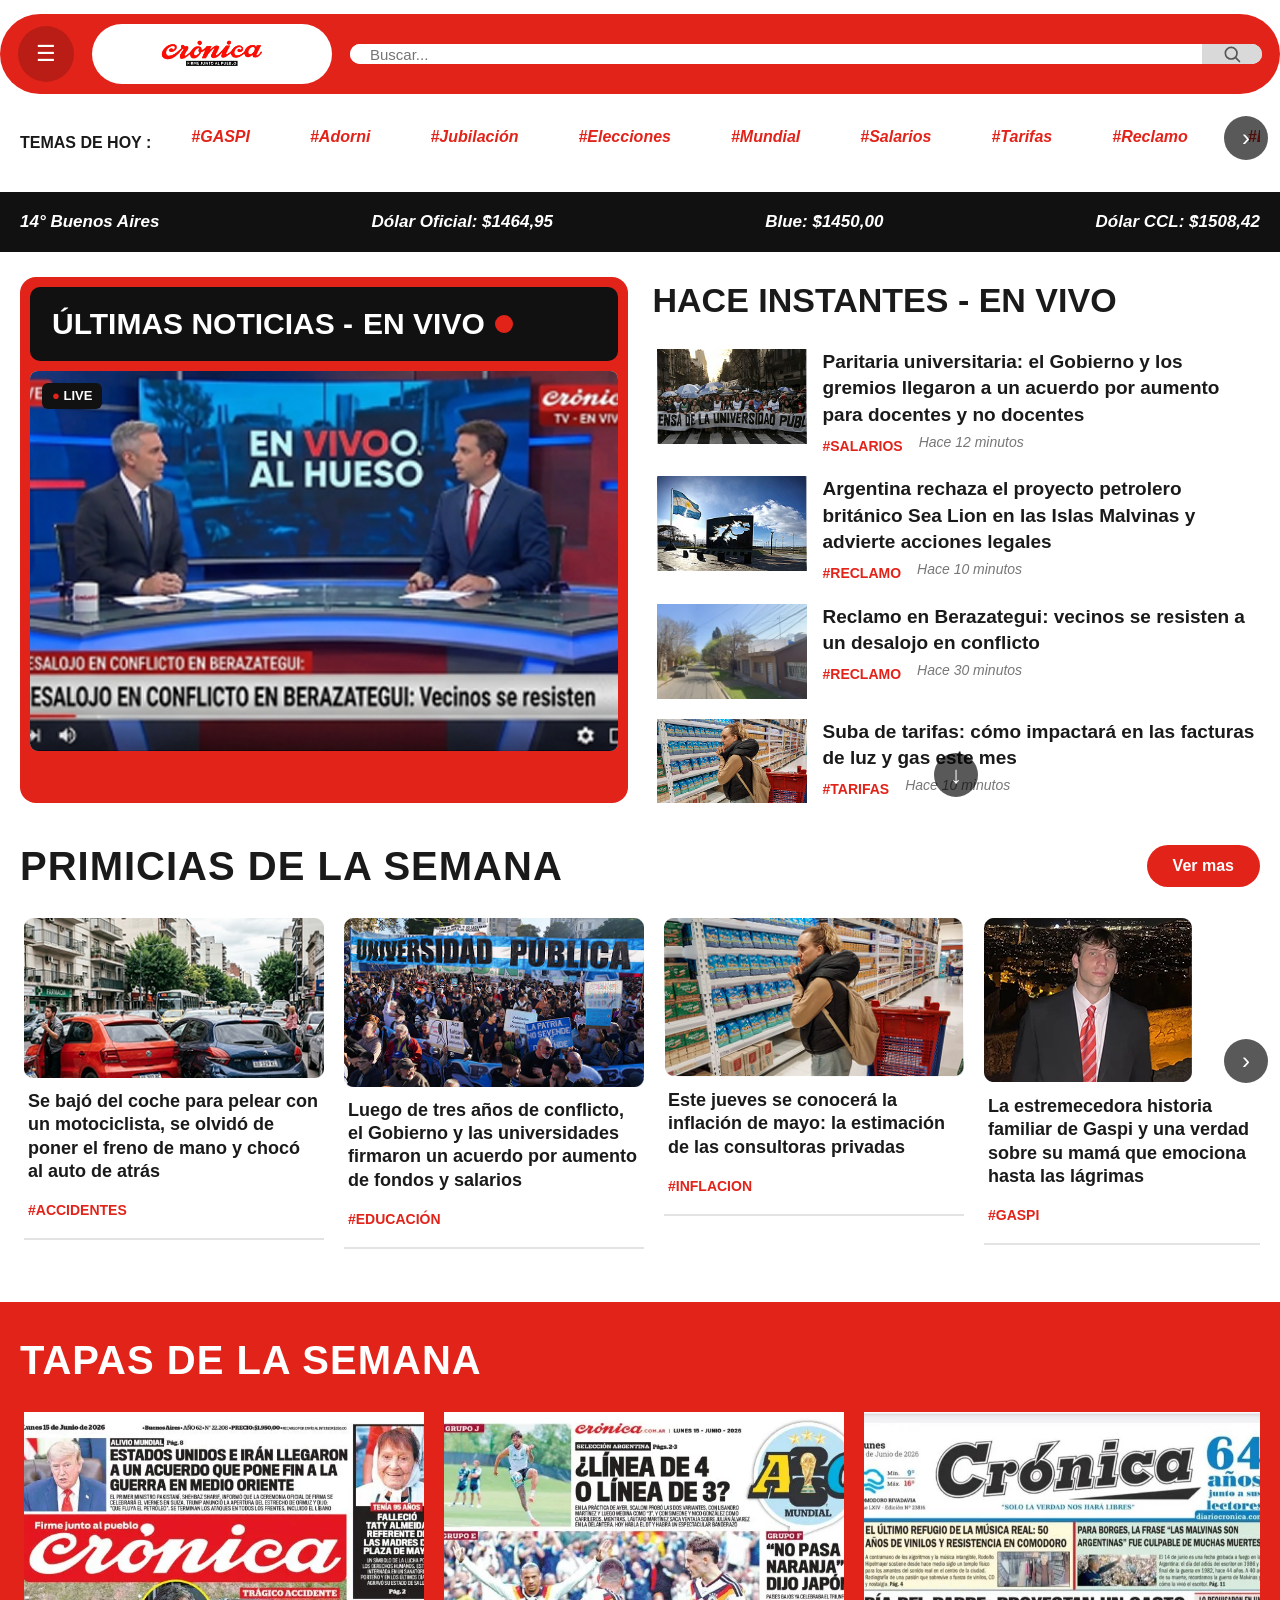
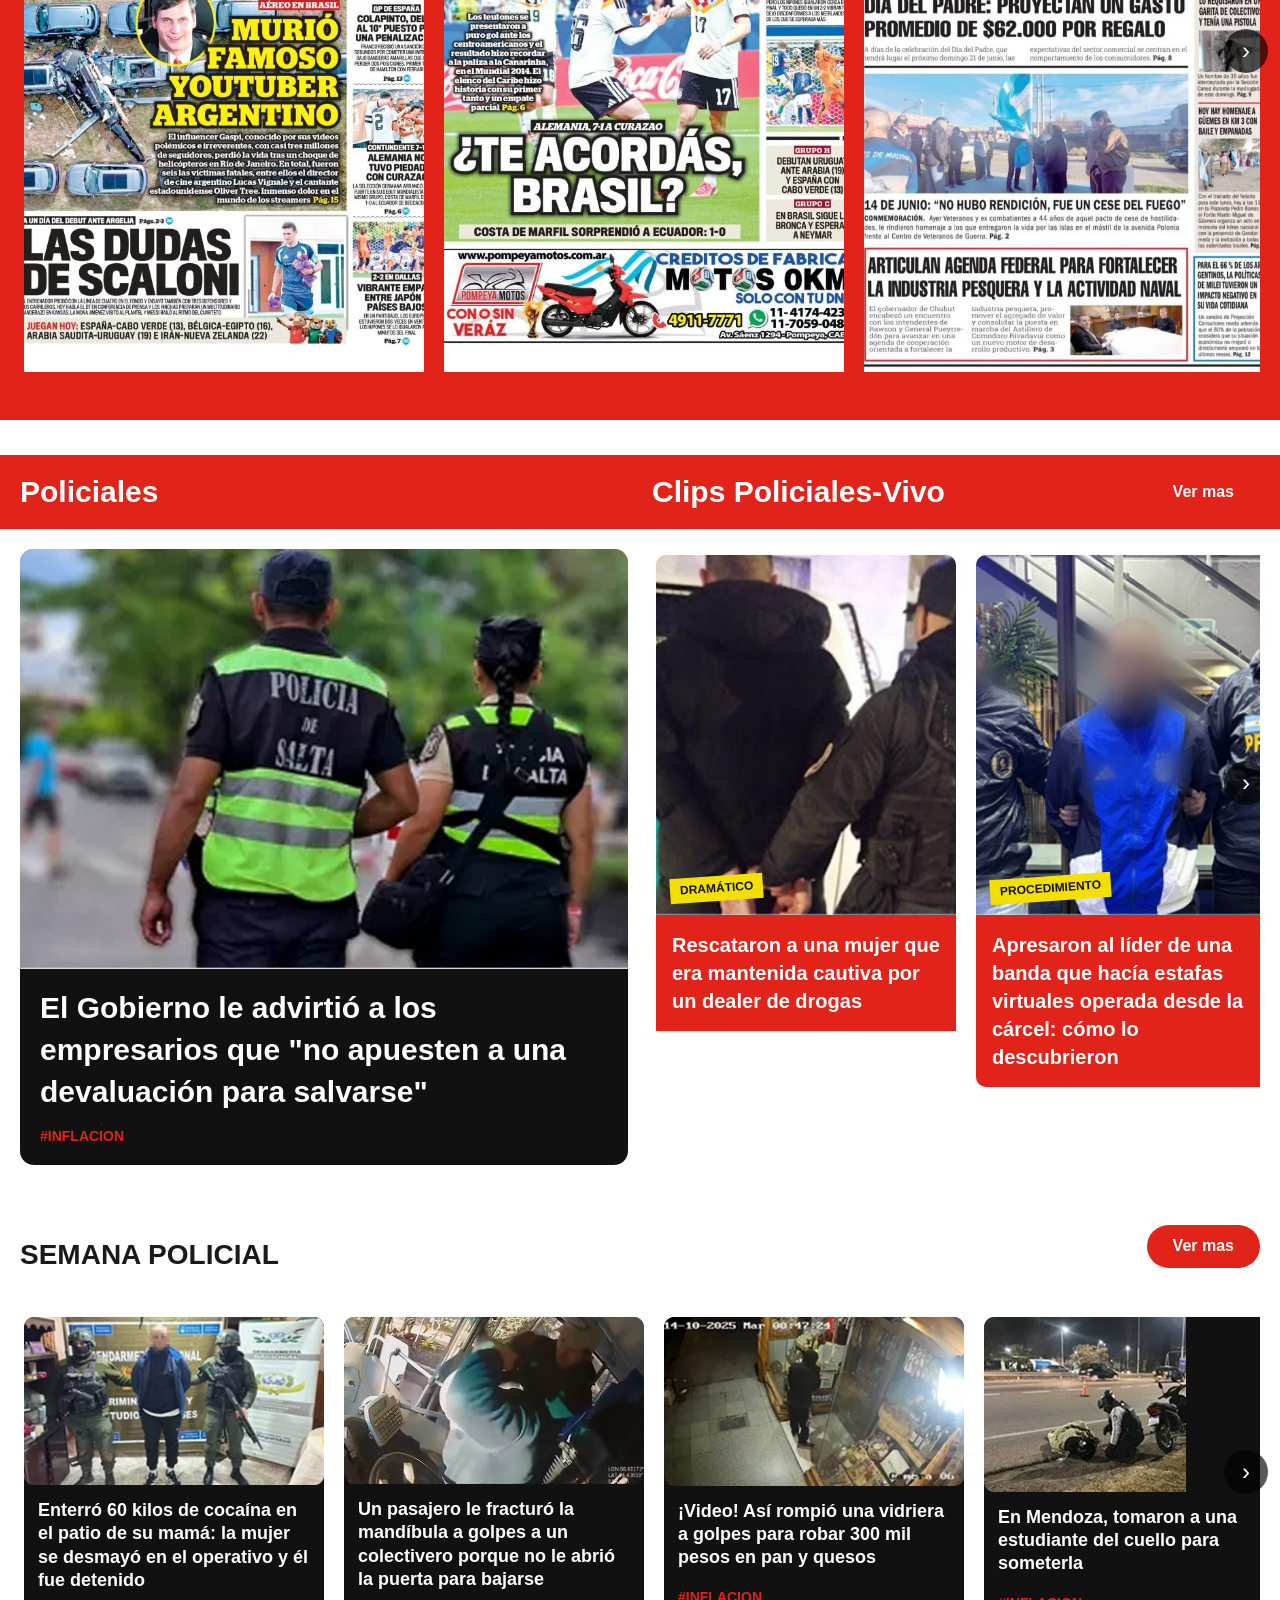
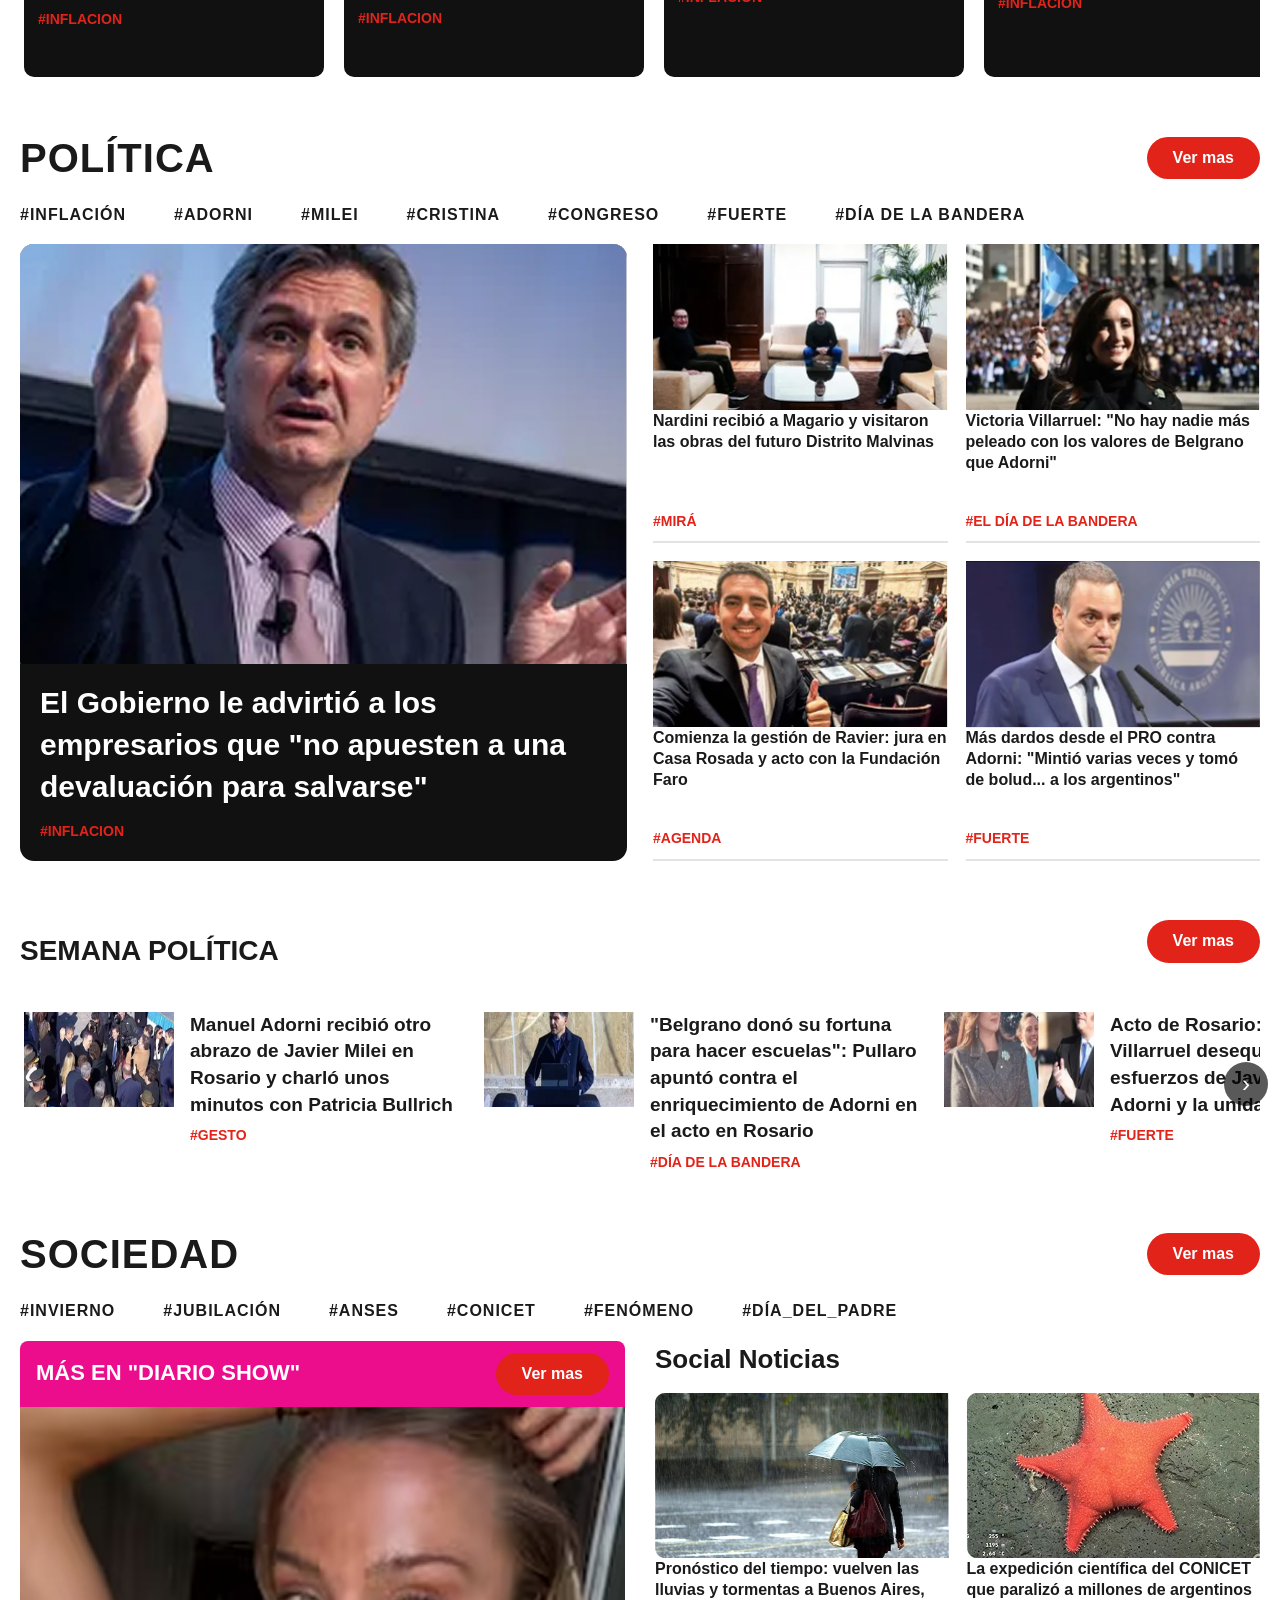
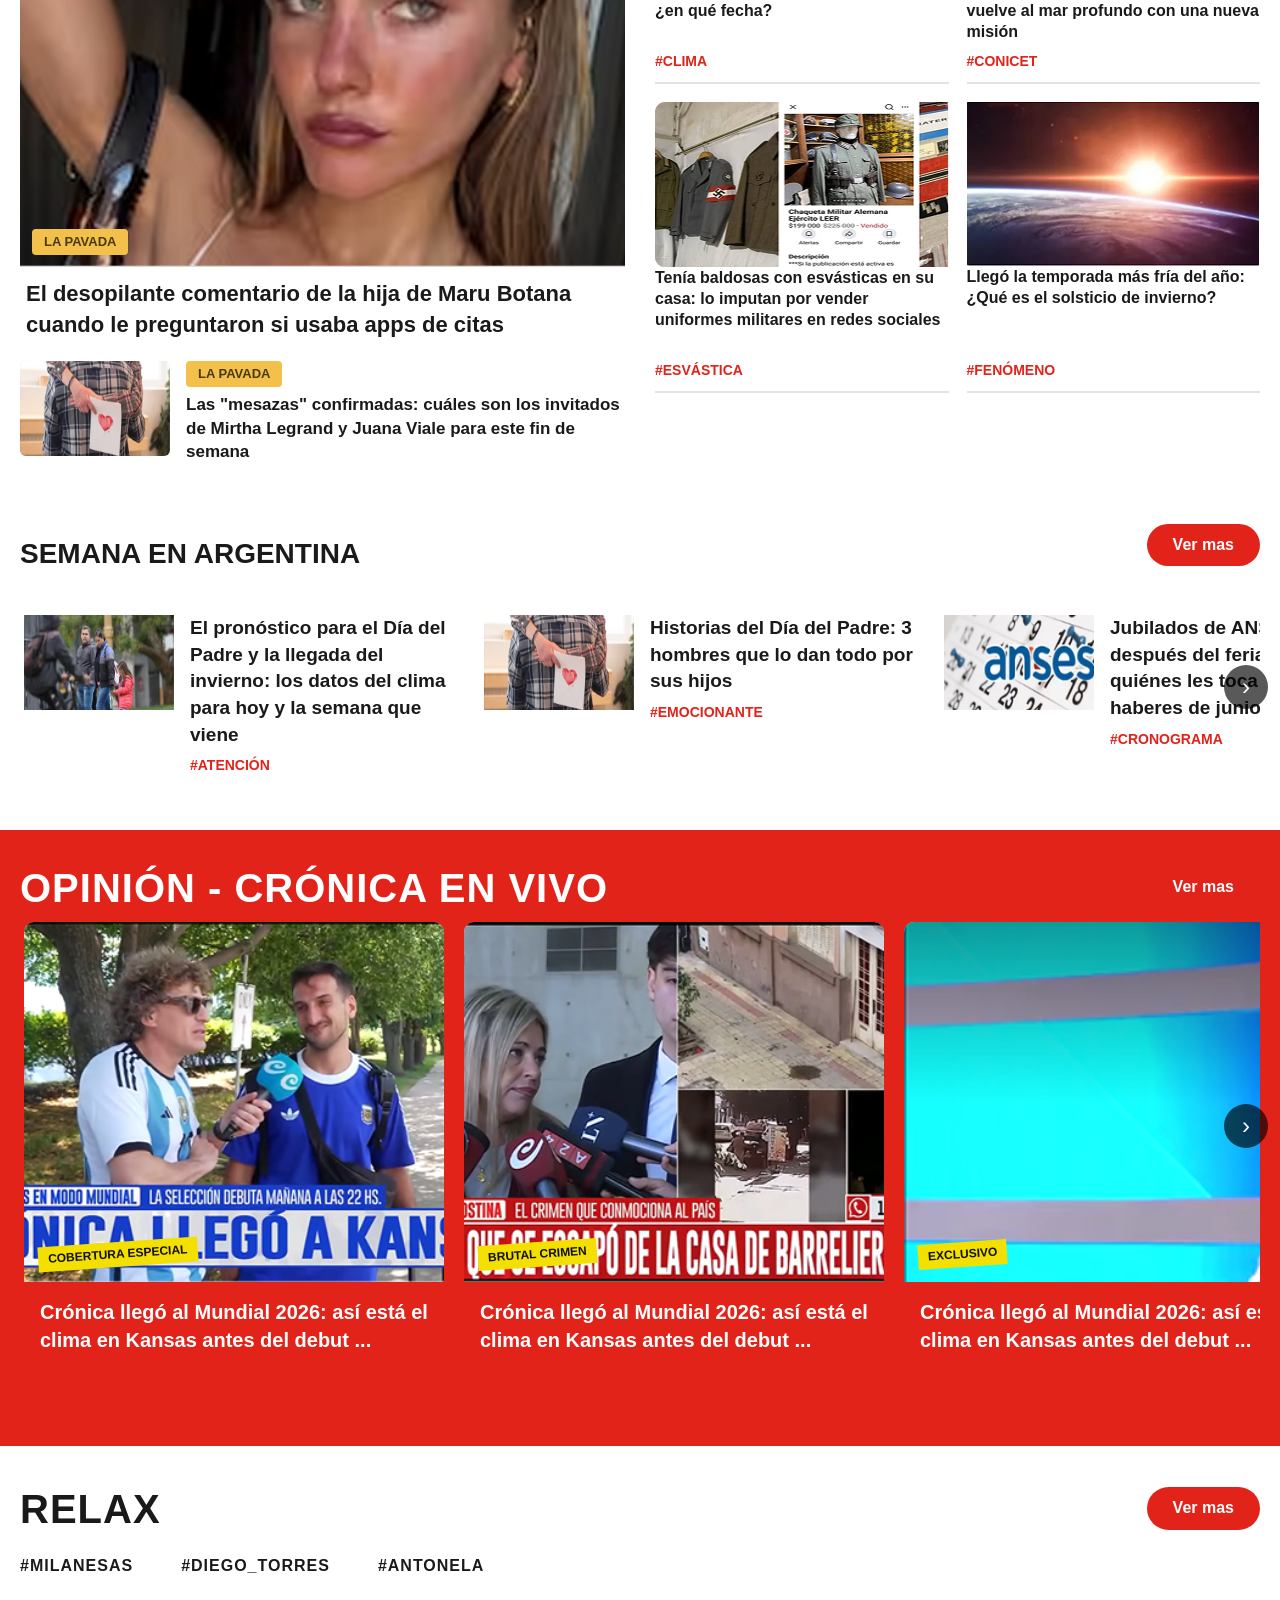
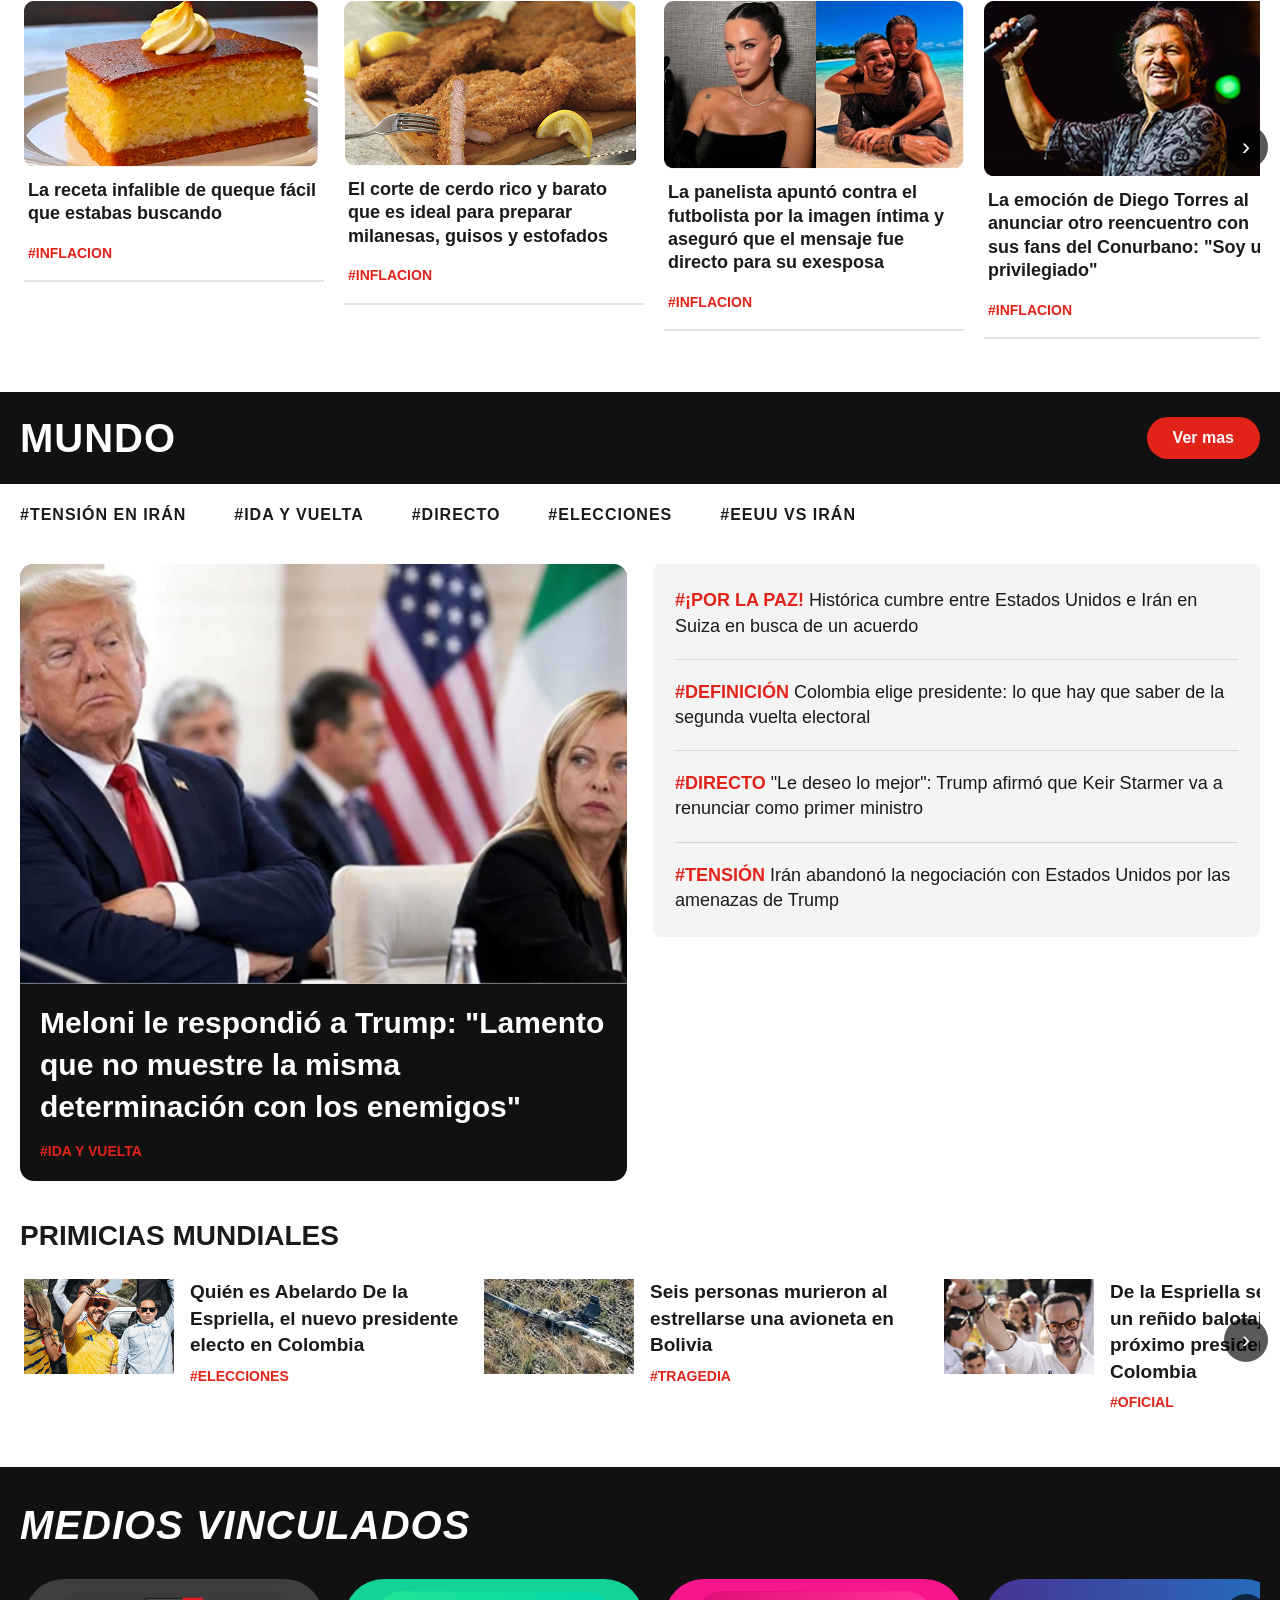
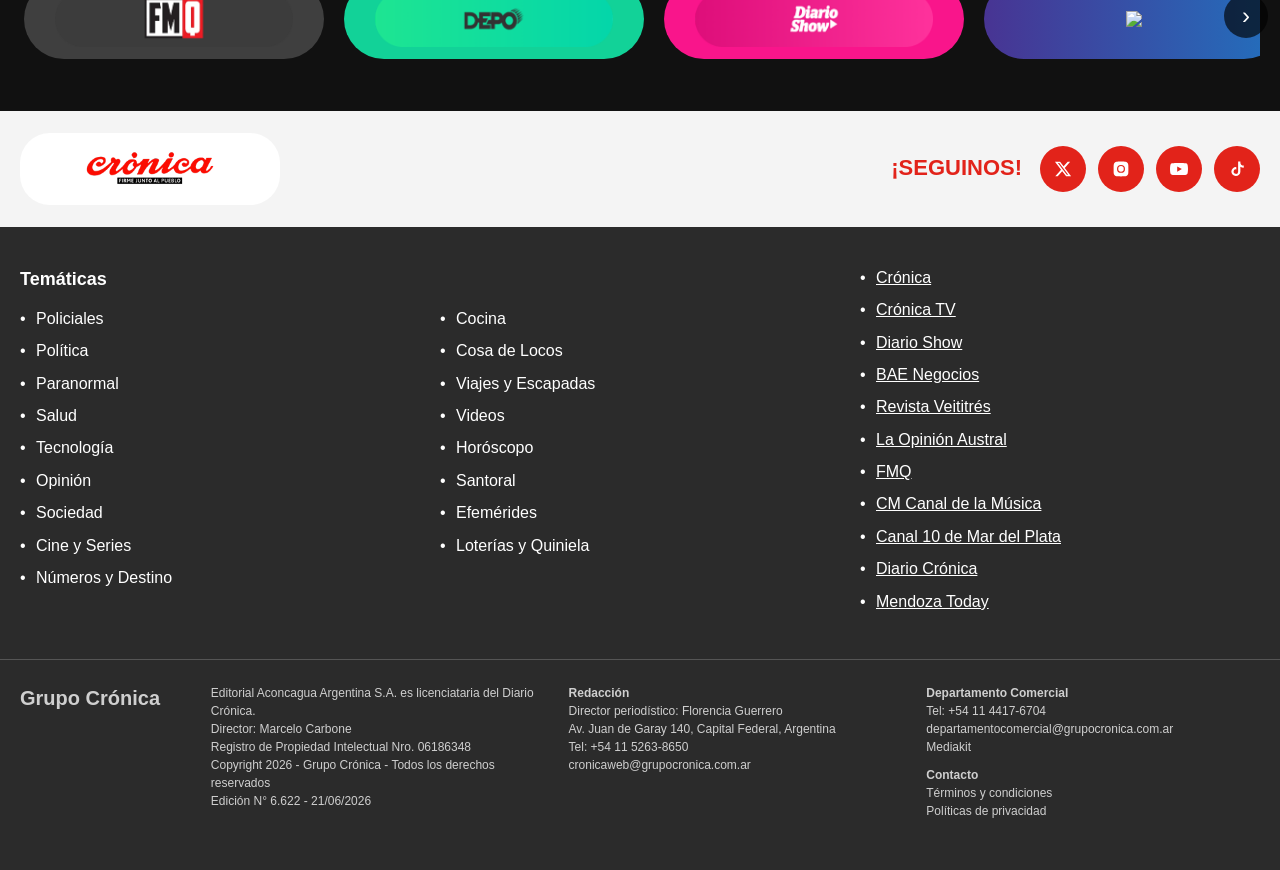
==== commit 3044ae4f: "Add files via upload" ====
--- a/index.html
+++ b/index.html
@@ -16,7 +16,6 @@
     <div class="contenedor barra-superior">
       <button class="btn-menu" id="btnMenu" aria-label="Abrir menú">&#9776;</button>
 
-      <!-- LOGO: rectángulo apaisado con tu imagen adentro. Lleva a la home. -->
       <a href="index.html" class="logo">
         <img src="imagenes/logo.png" alt="Crónica" class="logo-img" />
       </a>
@@ -29,7 +28,6 @@
       </form>
     </div>
 
-    <!-- MENÚ DESPLEGABLE (abre del lado izquierdo) -->
     <nav class="menu-desplegable menu-desplegable--oculto" id="menuDesplegable" aria-label="Menú principal">
       <ul class="menu-lista">
         <li><a href="#">Policiales</a></li>
@@ -66,7 +64,7 @@
     <span class="temas-etiqueta">TEMAS DE HOY :</span>
     <div class="carrusel temas-carrusel">
       <button class="carrusel-flecha anterior" aria-label="Anterior">&#8249;</button>
-      
+
       <div class="carrusel-pista temas-pista">
         <a href="#" class="tema-item" data-filtro="GASPI">#GASPI</a>
         <a href="#" class="tema-item" data-filtro="ADORNI">#Adorni</a>
@@ -74,8 +72,6 @@
         <a href="#" class="tema-item" data-filtro="ELECCIONES">#Elecciones</a>
         <a href="#" class="tema-item" data-filtro="MUNDIAL">#Mundial</a>
         <a href="#" class="tema-item" data-filtro="SALARIOS">#Salarios</a>
-        <a href="#" class="tema-item" data-filtro="INFLACION">#Inflación</a>
-        <a href="#" class="tema-item" data-filtro="MARCHA-UNIVERSITARIA">#Marcha Universitaria</a>
         <a href="#" class="tema-item" data-filtro="TARIFAS">#Tarifas</a>
         <a href="#" class="tema-item" data-filtro="RECLAMO">#Reclamo</a>
         <a href="#" class="tema-item" data-filtro="DOLAR">#Dólar</a>
@@ -84,7 +80,7 @@
         <a href="#" class="tema-item" data-filtro="CONICET">#Conicet</a>
         <a href="#" class="tema-item" data-filtro="POLICIALES">#Policiales</a>
       </div>
-      
+
       <button class="carrusel-flecha siguiente" aria-label="Siguiente">&#8250;</button>
     </div>
   </nav>
@@ -168,7 +164,6 @@
                   <div class="meta"><span class="hashtag">#RECLAMO</span><span class="hora">Hace 20 minutos</span></div>
                 </div>
               </article>
-              <!-- Mensaje que aparece si un filtro no tiene noticias -->
               <p class="instantes-vacio" hidden>No hay noticias recientes con ese filtro.</p>
             </div>
             <button class="carrusel-flecha siguiente" aria-label="Bajar">&#8595;</button>
@@ -251,7 +246,7 @@
             <img src="imagenes/Tapa2.webp" alt="" class="img-ph img-ph--tapa">
             <img src="imagenes/Tapa3.webp" alt="" class="img-ph img-ph--tapa">
             <img src="imagenes/Tapa4.webp" alt="" class="img-ph img-ph--tapa">
-            
+
           </div>
           <button class="carrusel-flecha siguiente" aria-label="Siguiente">&#8250;</button>
         </div>
@@ -264,7 +259,7 @@
         <h2 class="titulo-blanco">Policiales</h2>
         <div class="franja-doble-der">
           <h2 class="titulo-blanco">Clips Policiales-Vivo</h2>
-          <a href="#" class="btn-vermas">Ver mas</a>
+          <a href="policiales.html" class="btn-vermas">Ver mas</a>
         </div>
       </div>
     </section>
@@ -284,21 +279,30 @@
             <button class="carrusel-flecha anterior" aria-label="Anterior">&#8249;</button>
             <div class="carrusel-pista">
               <article class="card-clip">
-                 <img src="imagenes/policial 2.png" alt="" class="img-ph img-ph--clip">
+                 <div class="media-etiqueta">
+                   <img src="imagenes/policial 2.png" alt="" class="img-ph img-ph--clip">
+                   <span class="etiqueta-amarilla">DRAMÁTICO</span>
+                 </div>
                 <div class="card-cuerpo card-cuerpo--rojo">
                   <h3>Rescataron a una mujer que era mantenida cautiva por un dealer de drogas</h3>
                 </div>
               </article>
               <article class="card-clip">
-                <img src="imagenes/policial 3.png" alt="" class="img-ph img-ph--clip">
+                <div class="media-etiqueta">
+                   <img src="imagenes/policial 3.png" alt="" class="img-ph img-ph--clip">
+                   <span class="etiqueta-amarilla">PROCEDIMIENTO</span>
+                 </div>
                 <div class="card-cuerpo card-cuerpo--rojo">
-                  <h3>Apresaron a lider de una banda de estafas virtuales</h3>
+                  <h3>Apresaron al líder de una banda que hacía estafas virtuales operada desde la cárcel: cómo lo descubrieron</h3>
                 </div>
               </article>
               <article class="card-clip">
-                <img src="imagenes/policial 4.png" alt="" class="img-ph img-ph--clip">
+                <div class="media-etiqueta">
+                   <img src="imagenes/policial 4.png" alt="" class="img-ph img-ph--clip">
+                   <span class="etiqueta-amarilla">TIROTEO</span>
+                 </div>
                 <div class="card-cuerpo card-cuerpo--rojo">
-                  <h3>Ladron fue herido por bala de un policia por sorpresa</h3>
+                  <h3>Ladrón fue herido de bala por policías al ser sorprendido mientras fugaba en una moto robada</h3>
                 </div>
               </article>
             </div>
@@ -465,7 +469,7 @@
     <section class="contenedor">
       <div class="seccion-encabezado">
         <h2 class="titulo-seccion">Sociedad</h2>
-        <a href="#" class="btn-vermas">Ver mas</a>
+        <a href="sociedad.html" class="btn-vermas">Ver mas</a>
       </div>
       <div class="fila-tags">
         <a href="#">#INVIERNO</a>
@@ -483,7 +487,8 @@
             <a href="#" class="btn-vermas">Ver mas</a>
           </div>
           <article class="diarioshow-destacada">
-            <div class="img-ph img-ph--media2">Diario Show
+            <div class="diarioshow-foto">
+              <img src="imagenes/sociedad 1.png" alt="" class="img-ph img-ph--media2">
               <span class="etiqueta-pavada">LA PAVADA</span>
             </div>
             <h3>El desopilante comentario de la hija de Maru Botana cuando le preguntaron si usaba apps de citas</h3>
@@ -511,11 +516,11 @@
               <h4>La expedición científica del CONICET que paralizó a millones de argentinos vuelve al mar profundo con una nueva misión</h4>
               <span class="hashtag">#CONICET</span>
             </article>
-            <article class="mini-card">
+            <a class="mini-card" href="noticia-esvastica.html">
               <img src="imagenes/sociedad 4.png" alt="">
               <h4>Tenía baldosas con esvásticas en su casa: lo imputan por vender uniformes militares en redes sociales</h4>
               <span class="hashtag">#ESVÁSTICA</span>
-            </article>
+            </a>
             <article class="mini-card">
               <img src="imagenes/sociedad 5.png" alt="">
               <h4>Llegó la temporada más fría del año: ¿Qué es el solsticio de invierno?</h4>
@@ -579,37 +584,37 @@
           <button class="carrusel-flecha anterior" aria-label="Anterior">&#8249;</button>
           <div class="carrusel-pista">
             <article class="card-opinion">
-              <img src="imagenes/opinion 1.png" alt="" class="img-ph img-ph--opinion">
+              <div class="media-etiqueta"><img src="imagenes/opinion 1.png" alt="" class="img-ph img-ph--opinion"><span class="etiqueta-amarilla">COBERTURA ESPECIAL</span></div>
               <div class="card-cuerpo card-cuerpo--rojo">
                 <h3>Crónica llegó al Mundial 2026: así está el clima en Kansas antes del debut ...</h3>
               </div>
             </article>
             <article class="card-opinion">
-             <img src="imagenes/opinion 2.png" alt="" class="img-ph img-ph--opinion">
+             <div class="media-etiqueta"><img src="imagenes/opinion 2.png" alt="" class="img-ph img-ph--opinion"><span class="etiqueta-amarilla">BRUTAL CRIMEN</span></div>
               <div class="card-cuerpo card-cuerpo--rojo">
                 <h3>Crónica llegó al Mundial 2026: así está el clima en Kansas antes del debut ...</h3>
               </div>
             </article>
             <article class="card-opinion">
-             <img src="imagenes/opinion 3.png" alt="" class="img-ph img-ph--opinion">
+             <div class="media-etiqueta"><img src="imagenes/opinion 3.png" alt="" class="img-ph img-ph--opinion"><span class="etiqueta-amarilla">EXCLUSIVO</span></div>
               <div class="card-cuerpo card-cuerpo--rojo">
                 <h3>Crónica llegó al Mundial 2026: así está el clima en Kansas antes del debut ...</h3>
               </div>
             </article>
             <article class="card-opinion">
-             <img src="imagenes/opinion 1.png" alt="" class="img-ph img-ph--opinion">
+             <div class="media-etiqueta"><img src="imagenes/opinion 4.png" alt="" class="img-ph img-ph--opinion"><span class="etiqueta-amarilla">VIDEO</span></div>
               <div class="card-cuerpo card-cuerpo--rojo">
                 <h3>Así se enteraba Mario Pergolini de la noticia en vivo: "El rock está de luto"</h3>
               </div>
             </article>
             <article class="card-opinion">
-              <img src="imagenes/opinion 2.png" alt="" class="img-ph img-ph--opinion">
+              <div class="media-etiqueta"><img src="imagenes/policial 2.png" alt="" class="img-ph img-ph--opinion"><span class="etiqueta-amarilla">DRAMÁTICO</span></div>
               <div class="card-cuerpo card-cuerpo--rojo">
                 <h3>Rescataron a una mujer que era mantenida cautiva por un dealer de drogas...</h3>
               </div>
             </article>
             <article class="card-opinion">
-              <img src="imagenes/opinion 3.png" alt="" class="img-ph img-ph--opinion">
+              <div class="media-etiqueta"><img src="imagenes/opinion 5.jfif" alt="" class="img-ph img-ph--opinion"><span class="etiqueta-amarilla">IMPACTANTE</span></div>
               <div class="card-cuerpo card-cuerpo--rojo">
                 <h3>El momento exacto en que un rayo cae a metros de un grupo de turistas en la montaña</h3>
               </div>
@@ -781,8 +786,7 @@
             <a href="#" class="pill pill--fmq"><img src="imagenes/logo medios 1.png" alt="FMQ" class="pill-logo" /></a>
             <a href="#" class="pill pill--depo"><img src="imagenes/logo medios 2.png" alt="DEPO" class="pill-logo" /></a>
             <a href="#" class="pill pill--diarioshow"><img src="imagenes/logo medios 3.png" alt="Diario Show" class="pill-logo" /></a>
-            <a href="#" class="pill pill--cm"><img src="medio4.png" alt="CM Canal de la Música" class="pill-logo" /></a>
-            <!-- Si hay más medios, podés usar pill--generico o crear más colores -->
+            <a href="#" class="pill pill--cm"><img src="imagenes/logo medios 4.png"CM Canal de la Música" class="pill-logo" /></a>
             <a href="#" class="pill pill--generico"><img src="imagenes/logo medios 1.png" alt="Medio vinculado" class="pill-logo" /></a>
           </div>
           <button class="carrusel-flecha siguiente" aria-label="Siguiente">&#8250;</button>
--- a/style.css
+++ b/style.css
@@ -1,17 +1,8 @@
 /* ==========================================================================
    PORTAL "CRÓNICA" — style.css (rediseño completo)
-   ==========================================================================
-   Orden de lectura:
-     0) variables/reset y PLACEHOLDERS de imagen con CSS
-     1) header + temas de hoy + ticker + menú
-     2) hero
-     3) carrusel genérico
-     4..14) secciones y footer
    ========================================================================== */
 
-/* ==========================================================================
-   0. VARIABLES Y RESET
-   ========================================================================== */
+/* 0. VARIABLES Y RESET */
 :root {
   --rojo-cronica: #e2231a;
   --rojo-oscuro:  #b0150d;
@@ -38,19 +29,10 @@
 img { display: block; max-width: 100%; }
 a   { text-decoration: none; color: inherit; }
 
-.contenedor {
-  width: 100%;
-  max-width: 1500px;
-  margin: 0 auto;
-  padding: 0 20px;
-}
-
-/* min-width:0 evita que los hijos de grid/flex generen scroll horizontal */
+.contenedor { width: 100%; max-width: 1500px; margin: 0 auto; padding: 0 20px; }
 .col-min { min-width: 0; }
 
-/* ---- PLACEHOLDERS DE IMAGEN HECHOS CON CSS (sin servicios externos) ----
-   Un .img-ph es un recuadro gris con el nombre de la foto centrado. Para
-   poner una imagen real, reemplazás el <div class="img-ph"> por <img>. */
+/* ---- PLACEHOLDERS / IMÁGENES ---- */
 .img-ph {
   position: relative;
   width: 100%;
@@ -65,15 +47,19 @@
   font-size: 15px;
   overflow: hidden;
 }
+/* Cuando .img-ph es una <img> real, que llene el recuadro sin deformarse
+   ni empujar el layout (recorta lo que sobra). */
+img.img-ph { object-fit: cover; }
+
 .img-ph--mini  { width: 150px; height: 95px; flex-shrink: 0; font-size: 13px; }
 .img-ph--alta  { height: 380px; }
 .img-ph--media { height: 420px; }
 .img-ph--media2{ height: 460px; }
-.img-ph--tapa  { height: 560px; background: #cfcfcf; }
+/* Tapas más anchas: se ven 3 y la 4ª al mover el carrusel */
+.img-ph--tapa  { flex: 0 0 400px; width: 400px; height: 560px; background: #cfcfcf; }
 .img-ph--clip,
 .img-ph--opinion { height: 360px; }
 
-/* Variante con una "X" dibujada (los huecos de la grilla de Política) */
 .img-ph--x {
   height: 100%;
   min-height: 150px;
@@ -82,6 +68,10 @@
     linear-gradient(to top right, transparent 49.5%, #ccc 49.7%, #ccc 50.3%, transparent 50.5%),
     linear-gradient(to bottom right, transparent 49.5%, #ccc 49.7%, #ccc 50.3%, transparent 50.5%);
 }
+
+/* Contenedor de imagen con etiqueta amarilla encima (clips y opinión).
+   Da el "ancestro posicionado" que necesita la etiqueta absoluta. */
+.media-etiqueta { position: relative; }
 
 /* Etiqueta amarilla inclinada sobre los clips */
 .etiqueta-amarilla {
@@ -95,9 +85,9 @@
   transform: rotate(-4deg);
   line-height: 1.1;
   max-width: 60%;
-}
-
-/* Hashtags y títulos comunes */
+  z-index: 2;
+}
+
 .hashtag {
   display: inline-block;
   color: var(--rojo-cronica);
@@ -105,267 +95,134 @@
   text-transform: uppercase;
   margin-top: 8px;
 }
-.hashtag-blanco {
-  display: inline-block;
-  color: var(--blanco);
-  font-weight: 800; font-size: 16px;
-  margin-top: 8px;
-}
-.titulo-seccion {
-  font-size: 40px; font-weight: 900;
-  letter-spacing: 1px; text-transform: uppercase;
-}
+.hashtag-blanco { display: inline-block; color: var(--blanco); font-weight: 800; font-size: 16px; margin-top: 8px; }
+.titulo-seccion { font-size: 40px; font-weight: 900; letter-spacing: 1px; text-transform: uppercase; }
 .titulo-blanco { color: var(--blanco); }
 
-/* Encabezado de sección: título a la izquierda + botón "Ver mas" a la derecha */
 .seccion-encabezado {
-  display: flex;
-  align-items: center;
-  justify-content: space-between;
-  gap: 16px;
-  margin: 35px 0 18px;
+  display: flex; align-items: center; justify-content: space-between;
+  gap: 16px; margin: 35px 0 18px;
 }
 .btn-vermas {
-  background: var(--rojo-cronica);
-  color: var(--blanco);
-  font-weight: 800;
-  padding: 10px 26px;
-  border-radius: 30px;
-  white-space: nowrap;
-  flex-shrink: 0;
+  background: var(--rojo-cronica); color: var(--blanco); font-weight: 800;
+  padding: 10px 26px; border-radius: 30px; white-space: nowrap; flex-shrink: 0;
 }
 .btn-vermas:hover { background: var(--rojo-oscuro); }
 
-/* Enlaces que envuelven tarjetas/títulos hacia otras páginas */
 .card-enlace,
 .enlace-titulo-vivo { display: block; color: inherit; text-decoration: none; }
 .card-enlace:hover { opacity: 0.93; }
 
-/* ==========================================================================
-   1A. LOGO (texto)
-   ========================================================================== */
-/* LOGO: rectángulo apaisado con bordes redondeados.
-   - height fijo + overflow:hidden => el recuadro NUNCA cambia de tamaño.
-   - la imagen usa max-height/max-width con auto => se achica para entrar,
-     pero no puede empujar ni agrandar el header. */
+/* 1A. LOGO */
 .logo {
-  display: flex;
-  align-items: center;
-  justify-content: center;
-  background: var(--blanco);
-  border-radius: 30px;
-  padding: 6px 18px;
-  flex-shrink: 0;
-  width: 240px;
-  height: 60px;
-  overflow: hidden;
-}
-.logo-img {
-  display: block;
-  max-width: 100%;
-  max-height: 100%;
-  width: auto;
-  height: auto;
-  object-fit: contain;
-}
-.logo-nombre {
-  display: block;
-  font-family: "Brush Script MT", "Segoe Script", cursive;
-  font-size: 34px;
-  color: var(--rojo-cronica);
-  line-height: 1;
-}
-.logo-bajada {
-  display: block;
-  background: var(--negro);
-  color: var(--blanco);
-  font-size: 8px; font-weight: bold;
-  letter-spacing: 1px;
-  padding: 1px 0;
-}
-
-/* ==========================================================================
-   1B. HEADER (cinta roja)
-   ========================================================================== */
+  display: flex; align-items: center; justify-content: center;
+  background: var(--blanco); border-radius: 30px; padding: 6px 18px;
+  flex-shrink: 0; width: 240px; height: 60px; overflow: hidden;
+}
+.logo-img { display: block; max-width: 100%; max-height: 100%; width: auto; height: auto; object-fit: contain; }
+
+/* 1B. HEADER */
 .header { position: relative; z-index: 20; }
 .barra-superior {
-  display: flex;
-  align-items: center;
-  gap: 18px;
-  background: var(--rojo-cronica);
-  border-radius: 40px;
-  padding: 10px 18px;
-  margin-top: 14px;
+  display: flex; align-items: center; gap: 18px;
+  background: var(--rojo-cronica); border-radius: 40px; padding: 10px 18px; margin-top: 14px;
 }
 .btn-menu {
-  width: 56px; height: 56px;
-  border: none; border-radius: 50%;
-  background: rgba(0,0,0,0.18);
-  color: var(--blanco); font-size: 22px;
-  cursor: pointer; flex-shrink: 0;
-}
-.buscador {
-  flex: 1; display: flex;
-  background: var(--blanco);
-  border-radius: 30px; overflow: hidden;
-}
+  width: 56px; height: 56px; border: none; border-radius: 50%;
+  background: rgba(0,0,0,0.18); color: var(--blanco); font-size: 22px; cursor: pointer; flex-shrink: 0;
+}
+.buscador { flex: 1; display: flex; background: var(--blanco); border-radius: 30px; overflow: hidden; }
 .buscador input { flex: 1; border: none; outline: none; padding: 0 20px; font-size: 15px; }
 .buscador button { background: #d9d9d9; border: none; width: 60px; cursor: pointer; display: flex; align-items: center; justify-content: center; color: #555; }
 .buscador button:hover { background: #cdcdcd; color: #222; }
 
-/* ==========================================================================
-   1C. MENÚ DESPLEGABLE (abre del lado IZQUIERDO)
-   ========================================================================== */
+/* 1C. MENÚ DESPLEGABLE */
 .menu-desplegable {
-  position: absolute;
-  top: 88px; left: 20px;
+  position: absolute; top: 88px; left: 20px;
   width: 360px; max-width: calc(100% - 40px);
-  background: #1c1c1c;
-  border-radius: 0 0 14px 14px;
-  padding: 18px 26px 26px;
-  max-height: calc(100vh - 110px);
-  overflow-y: auto;
-  box-shadow: 0 12px 30px rgba(0,0,0,0.35);
+  background: #1c1c1c; border-radius: 0 0 14px 14px; padding: 18px 26px 26px;
+  max-height: calc(100vh - 110px); overflow-y: auto; box-shadow: 0 12px 30px rgba(0,0,0,0.35);
 }
 .menu-desplegable--oculto { display: none; }
 .menu-lista { list-style: none; }
 .menu-lista li { border-bottom: 1px solid #4a4a4a; }
 .menu-lista li:last-child { border-bottom: none; }
-.menu-lista a {
-  display: block; color: var(--blanco);
-  font-style: italic; font-weight: 800; font-size: 22px;
-  padding: 18px 2px;
-}
+.menu-lista a { display: block; color: var(--blanco); font-style: italic; font-weight: 800; font-size: 22px; padding: 18px 2px; }
 .menu-lista a:hover { color: #ff6b61; }
 .menu-redes { display: flex; gap: 16px; margin-top: 22px; }
 .menu-redes .red {
-  width: 50px; height: 50px;
-  border-radius: 50%;
+  width: 50px; height: 50px; border-radius: 50%;
   background: var(--blanco); color: var(--negro);
   display: flex; align-items: center; justify-content: center;
 }
 .menu-redes .red:hover { background: #e0e0e0; }
 
-/* ==========================================================================
-   1D. TEMAS DE HOY (carrusel de botones rojos)
-   ========================================================================== */
-.temas-hoy {
-  display: flex;
-  align-items: center;
-  gap: 16px;
-  padding: 16px 20px;
-}
+/* 1D. TEMAS DE HOY */
+.temas-hoy { display: flex; align-items: center; gap: 16px; padding: 16px 20px; }
 .temas-etiqueta { font-weight: 800; white-space: nowrap; flex-shrink: 0; }
-.temas-carrusel { flex: 1; }
+/* min-width:0 => el carrusel puede achicarse y su pista se vuelve scrollable */
+.temas-carrusel { flex: 1; min-width: 0; }
 .temas-pista { padding-bottom: 6px; }
 
-/* Hashtag-filtro: por defecto texto rojo sin relleno.
-   Al pasar el mouse o estar activo => pastilla roja rellena (como #GASPI). */
 .tema-item {
-  flex: 0 0 auto;
-  text-align: center;
-  background: transparent;
-  color: var(--rojo-cronica);
-  font-weight: 800;
-  font-style: italic;
-  padding: 10px 20px;
-  border-radius: 30px;
-  white-space: nowrap;
-  cursor: pointer;
-  transition: background 0.15s, color 0.15s;
+  flex: 0 0 auto; text-align: center;
+  background: transparent; color: var(--rojo-cronica);
+  font-weight: 800; font-style: italic;
+  padding: 10px 20px; border-radius: 30px; white-space: nowrap;
+  cursor: pointer; transition: background 0.15s, color 0.15s;
 }
 .tema-item:hover,
-.tema-item.activo {
-  background: var(--rojo-cronica);
-  color: var(--blanco);
-}
-
-/* Mensaje cuando un filtro no tiene noticias */
-.instantes-vacio {
-  color: var(--gris-medio);
-  font-style: italic;
-  padding: 18px 4px;
-}
-
-/* ==========================================================================
-   1E. TICKER
-   ========================================================================== */
+.tema-item.activo { background: var(--rojo-cronica); color: var(--blanco); }
+
+.instantes-vacio { color: var(--gris-medio); font-style: italic; padding: 18px 4px; }
+
+/* 1E. TICKER */
 .ticker { background: var(--negro); color: var(--blanco); }
-.ticker-fila {
-  display: flex; justify-content: space-between;
-  flex-wrap: wrap; gap: 10px;
-  padding-top: 18px; padding-bottom: 18px;
-}
+.ticker-fila { display: flex; justify-content: space-between; flex-wrap: wrap; gap: 10px; padding-top: 18px; padding-bottom: 18px; }
 .ticker-fila span { font-style: italic; font-weight: bold; font-size: 17px; }
 
-/* ==========================================================================
-   2. HERO
-   ========================================================================== */
-.hero {
-  display: grid;
-  grid-template-columns: 1fr 1fr;
-  gap: 25px;
-  margin-top: 25px;
-}
+/* 2. HERO */
+.hero { display: grid; grid-template-columns: 1fr 1fr; gap: 25px; margin-top: 25px; }
 .hero-vivo { background: var(--rojo-cronica); border-radius: 16px; padding: 10px; min-width: 0; }
 .hero-vivo h2 {
-  background: var(--negro);
-  color: var(--blanco);
-  font-size: 30px;
-  padding: 16px 22px;
-  border-radius: 10px;
-  margin-bottom: 10px;
+  background: var(--negro); color: var(--blanco); font-size: 30px;
+  padding: 16px 22px; border-radius: 10px; margin-bottom: 10px;
   display: flex; align-items: center; gap: 10px;
 }
 .hero-vivo h2 span { color: var(--blanco); }
-.punto-vivo {
-  width: 18px; height: 18px; border-radius: 50%;
-  background: var(--rojo-cronica); display: inline-block;
-}
+.punto-vivo { width: 18px; height: 18px; border-radius: 50%; background: var(--rojo-cronica); display: inline-block; }
 .hero-vivo .video { position: relative; border-radius: 8px; overflow: hidden; }
 .etiqueta-live {
   position: absolute; top: 12px; left: 12px; z-index: 2;
-  background: var(--negro); color: var(--blanco);
-  font-size: 13px; font-weight: bold;
+  background: var(--negro); color: var(--blanco); font-size: 13px; font-weight: bold;
   padding: 4px 10px; border-radius: 6px;
 }
 .etiqueta-live::before { content: "● "; color: var(--rojo-cronica); }
 
 .hero-instantes { min-width: 0; }
 .hero-instantes h2 { font-size: 34px; font-weight: 900; margin-bottom: 18px; }
-.instantes-pista {
-  flex-direction: column;
-  max-height: 460px;
-  overflow-y: auto;
-  overflow-x: hidden;
-}
-
-/* Mini-tarjeta horizontal reutilizable */
+.instantes-pista { flex-direction: column; max-height: 460px; overflow-y: auto; overflow-x: hidden; }
+
 .item-noticia { display: flex; gap: 16px; }
-/* Cuando el filtro la oculta, gana sobre el display:flex de arriba */
 .item-noticia[hidden] { display: none; }
 .item-noticia h3 { font-size: 19px; }
 .item-noticia .meta { display: flex; align-items: center; gap: 16px; }
 .item-noticia .hora { color: #777; font-style: italic; font-size: 14px; }
 .item-noticia--ancho { flex: 0 0 440px; }
 
-/* ==========================================================================
-   3. CARRUSEL GENÉRICO
-   ========================================================================== */
+/* 3. CARRUSEL GENÉRICO */
 .carrusel { position: relative; }
 .carrusel-pista {
-  display: flex; gap: 20px;
-  overflow-x: auto;
-  scroll-behavior: smooth;
-  padding: 6px 4px 18px;
-  scrollbar-width: none;
-}
+  display: flex; gap: 20px; overflow-x: auto; scroll-behavior: smooth;
+  padding: 6px 4px 18px; scrollbar-width: none;
+  cursor: grab;
+}
+.carrusel-pista.arrastrando { cursor: grabbing; scroll-behavior: auto; user-select: none; }
+.carrusel--vertical .carrusel-pista { cursor: default; }
 .carrusel-pista::-webkit-scrollbar { display: none; }
 .carrusel-flecha {
-  position: absolute; top: 42%;
-  transform: translateY(-50%);
-  width: 44px; height: 44px;
-  border: none; border-radius: 50%;
+  position: absolute; top: 42%; transform: translateY(-50%);
+  width: 44px; height: 44px; border: none; border-radius: 50%;
   background: rgba(0,0,0,0.65); color: var(--blanco);
   font-size: 24px; cursor: pointer; z-index: 5;
   display: flex; align-items: center; justify-content: center;
@@ -376,223 +233,126 @@
 .carrusel--vertical .carrusel-flecha.anterior  { top: 6px;  left: 50%; transform: translateX(-50%); }
 .carrusel--vertical .carrusel-flecha.siguiente { top: auto; bottom: 6px; right: 50%; transform: translateX(50%); }
 
-/* Tarjeta estándar */
-/* Tarjeta estilo "diario": fondo blanco, imagen arriba, título, hashtag rojo
-   y una línea fina abajo separando del resto (como en las fotos). */
 .card { flex: 0 0 300px; background: var(--blanco); overflow: hidden; }
 .card .img-ph { border-radius: 6px; }
 .card .card-cuerpo { padding: 12px 4px 16px; border-bottom: 2px solid #e3e3e3; }
 .card h3 { font-size: 18px; line-height: 1.3; margin-bottom: 10px; }
-/* Variante oscura (Semana policial): caja negra con texto blanco */
 .card--oscura { background: var(--negro); border-radius: 10px; }
 .card--oscura .img-ph { border-radius: 0; }
 .card--oscura .card-cuerpo { padding: 14px; border-bottom: none; }
 .card--oscura h3 { color: var(--blanco); }
 
-/* ==========================================================================
-   4. TAPAS DE LA SEMANA
-   ========================================================================== */
+/* 4. TAPAS */
 .bloque-rojo { background: var(--rojo-cronica); padding: 30px 0; margin-top: 35px; }
 .bloque-rojo .titulo-seccion { margin: 0 0 18px; }
 .tapa { flex: 0 0 330px; background: var(--blanco); border-radius: 8px; overflow: hidden; }
 
-/* ==========================================================================
-   5. POLICIALES + CLIPS
-   ========================================================================== */
+/* 5. POLICIALES + CLIPS */
 .franja-doble { background: var(--rojo-cronica); margin-top: 35px; }
-.franja-doble-grid {
-  display: grid; grid-template-columns: 1fr 1fr; gap: 24px;
-  padding-top: 16px; padding-bottom: 16px;
-}
+.franja-doble-grid { display: grid; grid-template-columns: 1fr 1fr; gap: 24px; padding-top: 16px; padding-bottom: 16px; }
 .franja-doble-grid h2 { font-size: 30px; font-weight: 900; }
 .franja-doble-der { display: flex; align-items: center; justify-content: space-between; gap: 16px; }
 
-.policiales-grid {
-  display: grid; grid-template-columns: 1fr 1fr; gap: 24px;
-  margin-top: 20px;
-}
+.policiales-grid { display: grid; grid-template-columns: 1fr 1fr; gap: 24px; margin-top: 20px; }
 .destacada-oscura { background: var(--negro); border-radius: 14px; overflow: hidden; }
 .destacada-oscura .cuerpo { padding: 18px 20px; }
 .destacada-oscura h3 { color: var(--blanco); font-size: 30px; margin-bottom: 6px; }
 .clips-col { overflow: hidden; }
 
-/* Tarjeta de clip (imagen + pie rojo) */
 .card-clip { flex: 0 0 300px; border-radius: 10px; overflow: hidden; }
 .card-cuerpo--rojo { background: var(--rojo-cronica); color: var(--blanco); padding: 16px; }
 .card-cuerpo--rojo h3 { color: var(--blanco); font-size: 20px; }
 
-/* ==========================================================================
-   6 / 9 / 12. FILA DE TAGS
-   ========================================================================== */
-.fila-tags {
-  display: flex; gap: 48px;
-  overflow-x: auto; padding-bottom: 18px;
-  scrollbar-width: none;
-}
+/* 6 / 9 / 12. FILA DE TAGS */
+.fila-tags { display: flex; gap: 48px; overflow-x: auto; padding-bottom: 18px; scrollbar-width: none; }
 .fila-tags::-webkit-scrollbar { display: none; }
 .fila-tags a { font-weight: 800; white-space: nowrap; letter-spacing: 1px; cursor: pointer; transition: color 0.15s; }
 .fila-tags a:hover { color: var(--rojo-cronica); }
 .fila-tags--mundo { margin-top: 20px; }
 
-/* ==========================================================================
-   7. POLÍTICA
-   ========================================================================== */
+/* 7. POLÍTICA */
 .politica-grid { display: grid; grid-template-columns: 1fr 1fr; gap: 26px; }
-.grilla-2x2 {
-  display: grid;
-  grid-template-columns: 1fr 1fr;
-  grid-template-rows: 1fr 1fr;
-  gap: 18px;
-}
-.mini-card {
-  background: var(--blanco);
-  display: flex; flex-direction: column;
-}
+.grilla-2x2 { display: grid; grid-template-columns: 1fr 1fr; grid-template-rows: 1fr 1fr; gap: 18px; }
+.mini-card { background: var(--blanco); display: flex; flex-direction: column; }
 .mini-card .img-ph { height: 150px; margin-bottom: 10px; border-radius: 6px; }
 .mini-card h4 { font-size: 16px; margin-bottom: 10px; line-height: 1.3; }
 .mini-card .hashtag { margin-top: auto; padding-bottom: 10px; border-bottom: 2px solid #e3e3e3; }
 
-/* ==========================================================================
-   9. SOCIEDAD / DIARIO SHOW
-   ========================================================================== */
+/* 9. SOCIEDAD / DIARIO SHOW */
 .sociedad-grid { display: grid; grid-template-columns: 1fr 1fr; gap: 30px; }
-
-/* Bloque "Más en Diario Show" (cabecera fucsia + destacada + item) */
 .diarioshow-cabecera {
-  display: flex; align-items: center; justify-content: space-between;
-  gap: 12px;
-  background: var(--fucsia);
-  padding: 12px 16px;
-  border-radius: 8px 8px 0 0;
+  display: flex; align-items: center; justify-content: space-between; gap: 12px;
+  background: var(--fucsia); padding: 12px 16px; border-radius: 8px 8px 0 0;
 }
 .diarioshow-cabecera span { color: var(--blanco); font-weight: 900; font-size: 22px; }
-.diarioshow-destacada .img-ph--media2 { position: relative; border-radius: 0; }
+/* La foto grande va dentro de un contenedor con la etiqueta encima */
+.diarioshow-foto { position: relative; }
+.diarioshow-foto .img-ph--media2 { border-radius: 0; }
+.diarioshow-foto .etiqueta-pavada { position: absolute; bottom: 12px; left: 12px; }
 .diarioshow-destacada h3 { font-size: 22px; padding: 12px 6px; }
 .diarioshow-item { margin-top: 8px; }
 .diarioshow-item .img-ph--mini { border-radius: 6px; }
 .diarioshow-item h3 { font-size: 17px; margin-top: 6px; }
 
-/* Etiqueta amarilla "LA PAVADA" */
 .etiqueta-pavada {
-  display: inline-block;
-  background: #f3c14b;
-  color: #4a3a10;
-  font-weight: 800;
-  font-size: 13px;
-  padding: 4px 12px;
-  border-radius: 4px;
-}
-.img-ph .etiqueta-pavada { position: absolute; bottom: 12px; left: 12px; }
-
-/* Título de bloque interno (ej: "Social Noticias") */
+  display: inline-block; background: #f3c14b; color: #4a3a10;
+  font-weight: 800; font-size: 13px; padding: 4px 12px; border-radius: 4px;
+}
+
 .titulo-bloque { font-size: 26px; font-weight: 900; margin-bottom: 16px; }
 
-/* ==========================================================================
-   10. OPINIÓN - CRÓNICA EN VIVO
-   ========================================================================== */
+/* 10. OPINIÓN */
 .opinion-vivo { background: var(--rojo-cronica); padding: 30px 0; margin-top: 35px; }
 .opinion-cabecera { display: flex; align-items: center; justify-content: space-between; gap: 20px; flex-wrap: wrap; }
 .opinion-cabecera .titulo-seccion { margin: 0; }
-.opinion-enlaces { list-style: none; }
-.opinion-enlaces a { color: var(--blanco); font-weight: 800; text-decoration: underline; }
-.opinion-enlaces li { margin: 4px 0; }
 .card-opinion { flex: 0 0 420px; border-radius: 10px; overflow: hidden; background: var(--rojo-cronica); }
 
-/* ==========================================================================
-   11. RELAX (solo la 1ª tarjeta crece; el resto no se estira)
-   ========================================================================== */
+/* 11. RELAX */
 .pista-relax { align-items: flex-start; }
 
-/* ==========================================================================
-   12. MUNDO
-   ========================================================================== */
+/* 12. MUNDO */
 .mundo-cabecera { background: var(--negro); margin-top: 35px; }
 .mundo-cabecera .seccion-encabezado { margin: 0; padding-top: 18px; padding-bottom: 18px; }
 .mundo-grid { display: grid; grid-template-columns: 1fr 1fr; gap: 26px; margin-top: 20px; align-items: start; }
-
-/* Lista gris de la derecha (titulares con hashtag rojo en línea) */
 .mundo-lista { background: var(--gris-claro); border-radius: 8px; padding: 4px 22px; }
-.mundo-lista-item {
-  display: block;
-  padding: 20px 0;
-  border-bottom: 1px solid #d5d5d5;
-  font-size: 18px;
-  line-height: 1.4;
-  color: var(--texto);
-}
+.mundo-lista-item { display: block; padding: 20px 0; border-bottom: 1px solid #d5d5d5; font-size: 18px; line-height: 1.4; color: var(--texto); }
 .mundo-lista-item:last-child { border-bottom: none; }
 .hashtag-inline { color: var(--rojo-cronica); font-weight: 900; }
 
-/* Título de sub-sección (más chico que el de sección) */
 .titulo-sub { font-size: 28px; font-weight: 900; text-transform: uppercase; margin: 35px 0 18px; }
 
-/* ==========================================================================
-   13. MEDIOS VINCULADOS
-   ========================================================================== */
-/* ==========================================================================
-   13. MEDIOS VINCULADOS
-   ========================================================================== */
+/* 13. MEDIOS VINCULADOS */
 .medios { background: var(--negro); padding: 30px 0; margin-top: 35px; }
 .medios-titulo { font-style: italic; margin-bottom: 20px; }
-
-/* La estructura base de la etiqueta (sin el color de fondo) */
 .pill {
-  flex: 0 0 auto;
-  min-width: 300px; height: 80px;
-  border-radius: 45px;
+  flex: 0 0 auto; min-width: 300px; height: 80px; border-radius: 45px;
   display: flex; align-items: center; justify-content: center;
-  padding: 12px 26px;
-  overflow: hidden;
-  transition: filter 0.2s, background 0.2s;
-}
-
-.pill-logo {
-  display: block;
-  max-width: 100%;
-  max-height: 100%;
-  width: auto;
-  height: auto;
-  object-fit: contain;
-}
-
-/* Colores específicos basados en las imágenes aportadas */
+  padding: 12px 26px; overflow: hidden; transition: filter 0.2s, background 0.2s;
+}
+.pill-logo { display: block; max-width: 100%; max-height: 100%; width: auto; height: auto; object-fit: contain; }
 .pill--fmq { background: #3f3f3f; }
 .pill--fmq:hover { background: #4f4f4f; }
-
 .pill--depo { background: #12d298; }
 .pill--depo:hover { background: #15e8a8; }
-
 .pill--diarioshow { background: #f9158b; }
 .pill--diarioshow:hover { background: #ff2b9a; }
-
 .pill--cm { background: linear-gradient(90deg, #483493 0%, #2270bd 100%); }
 .pill--cm:hover { filter: brightness(1.15); }
-
-/* Por si agregás otros medios sin color definido */
 .pill--generico { background: #2b2b2b; }
 .pill--generico:hover { background: #3a3a3a; }
-/* ==========================================================================
-   14. FOOTER
-   ========================================================================== */
+
+/* 14. FOOTER */
 .footer-top { background: var(--gris-claro); padding: 22px 0; border-top: 4px solid var(--negro); }
 .footer-top-fila { display: flex; align-items: center; justify-content: space-between; gap: 20px; flex-wrap: wrap; }
 .logo--footer { width: 260px; height: 72px; }
 .footer-seguinos { display: flex; align-items: center; gap: 18px; }
 .footer-seguinos > span { color: var(--rojo-cronica); font-weight: 900; font-size: 22px; }
 .footer-redes { display: flex; gap: 12px; }
-.red-roja {
-  width: 46px; height: 46px; border-radius: 50%;
-  background: var(--rojo-cronica); color: var(--blanco);
-  display: flex; align-items: center; justify-content: center;
-}
+.red-roja { width: 46px; height: 46px; border-radius: 50%; background: var(--rojo-cronica); color: var(--blanco); display: flex; align-items: center; justify-content: center; }
 .red-roja:hover { background: var(--rojo-oscuro); }
 
 .footer-principal { background: var(--gris-oscuro); color: var(--blanco); padding: 40px 0; }
-.footer-cols {
-  display: grid;
-  grid-template-columns: 2fr 1fr;
-  gap: 40px;
-}
+.footer-cols { display: grid; grid-template-columns: 2fr 1fr; gap: 40px; }
 .footer-tematicas h4 { font-size: 18px; margin-bottom: 16px; }
 .tematicas-grid { display: grid; grid-template-columns: 1fr 1fr; gap: 0 40px; }
 .footer-tematicas ul, .footer-medios { list-style: none; }
@@ -602,32 +362,36 @@
 .footer-medios a { text-decoration: underline; }
 .footer-principal a:hover { color: #ddd; }
 
-.footer-legal {
-  display: grid;
-  grid-template-columns: 1fr 2fr 2fr 2fr;
-  gap: 24px;
-  margin-top: 36px;
-  padding-top: 24px;
-  border-top: 1px solid #555;
-  font-size: 12px;
-  color: #cfcfcf;
-}
+.footer-legal { display: grid; grid-template-columns: 1fr 2fr 2fr 2fr; gap: 24px; margin-top: 36px; padding-top: 24px; border-top: 1px solid #555; font-size: 12px; color: #cfcfcf; }
 .footer-grupo strong { font-size: 20px; }
 .footer-datos p { margin-bottom: 10px; line-height: 1.5; }
 
-/* ==========================================================================
-   RESPONSIVE
-   ========================================================================== */
+/* RESPONSIVE */
 @media (max-width: 900px) {
-  .hero,
-  .policiales-grid,
-  .politica-grid,
-  .sociedad-grid,
-  .mundo-grid,
-  .franja-doble-grid { grid-template-columns: 1fr; }
+  .hero, .policiales-grid, .politica-grid, .sociedad-grid, .mundo-grid, .franja-doble-grid { grid-template-columns: 1fr; }
   .grilla-2x2 { grid-template-columns: 1fr; grid-template-rows: auto; }
   .titulo-seccion { font-size: 28px; }
   .footer-cols { grid-template-columns: 1fr; }
   .footer-legal { grid-template-columns: 1fr 1fr; }
   .tematicas-grid { grid-template-columns: 1fr; }
 }
+
+
+/* ==========================================================================
+   AÑADIDO: HEADER EN MOBILE — el buscador se colapsa y queda SOLO la lupa
+   ========================================================================== */
+@media (max-width: 600px) {
+  .buscador {
+    flex: 0 0 auto;
+    margin-left: auto;
+    background: transparent;
+    border-radius: 0;
+    overflow: visible;
+  }
+  .buscador input { display: none; }
+  .buscador button {
+    width: 48px;
+    height: 48px;
+    border-radius: 50%;
+  }
+}
